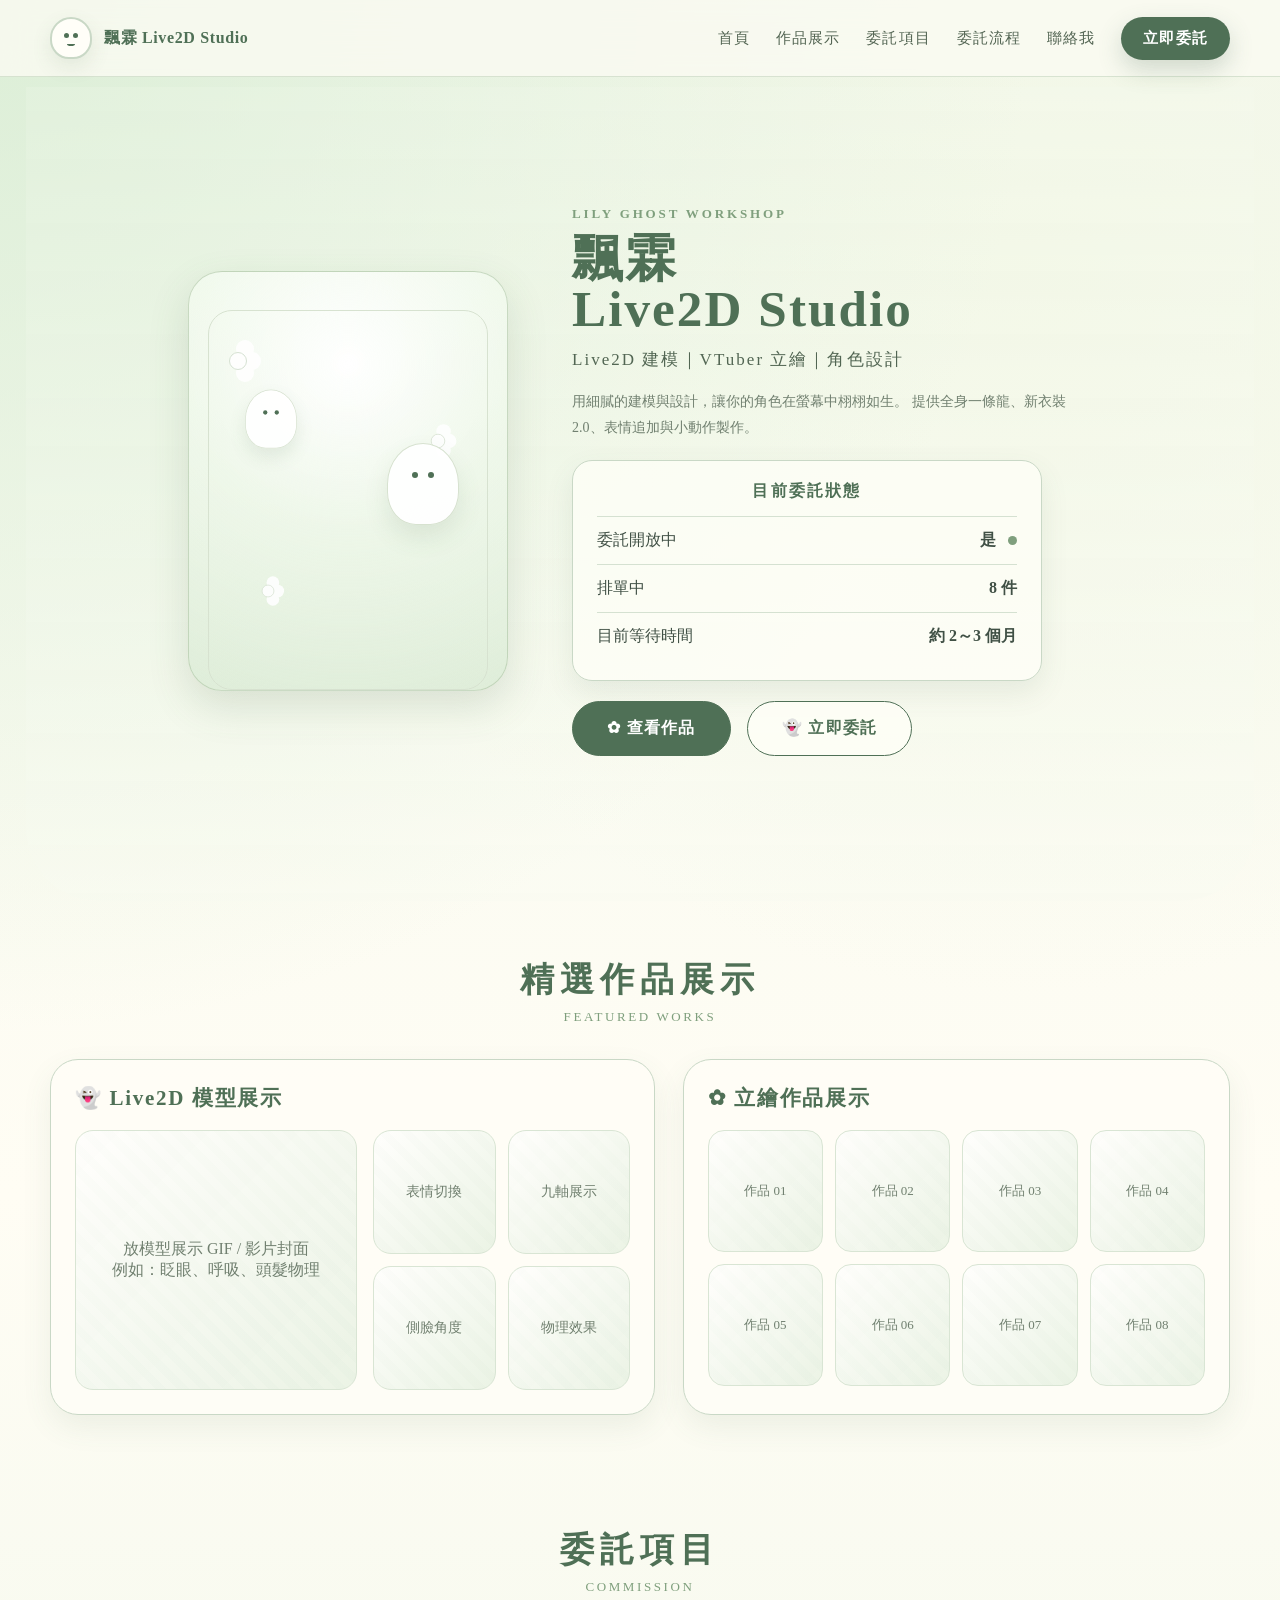
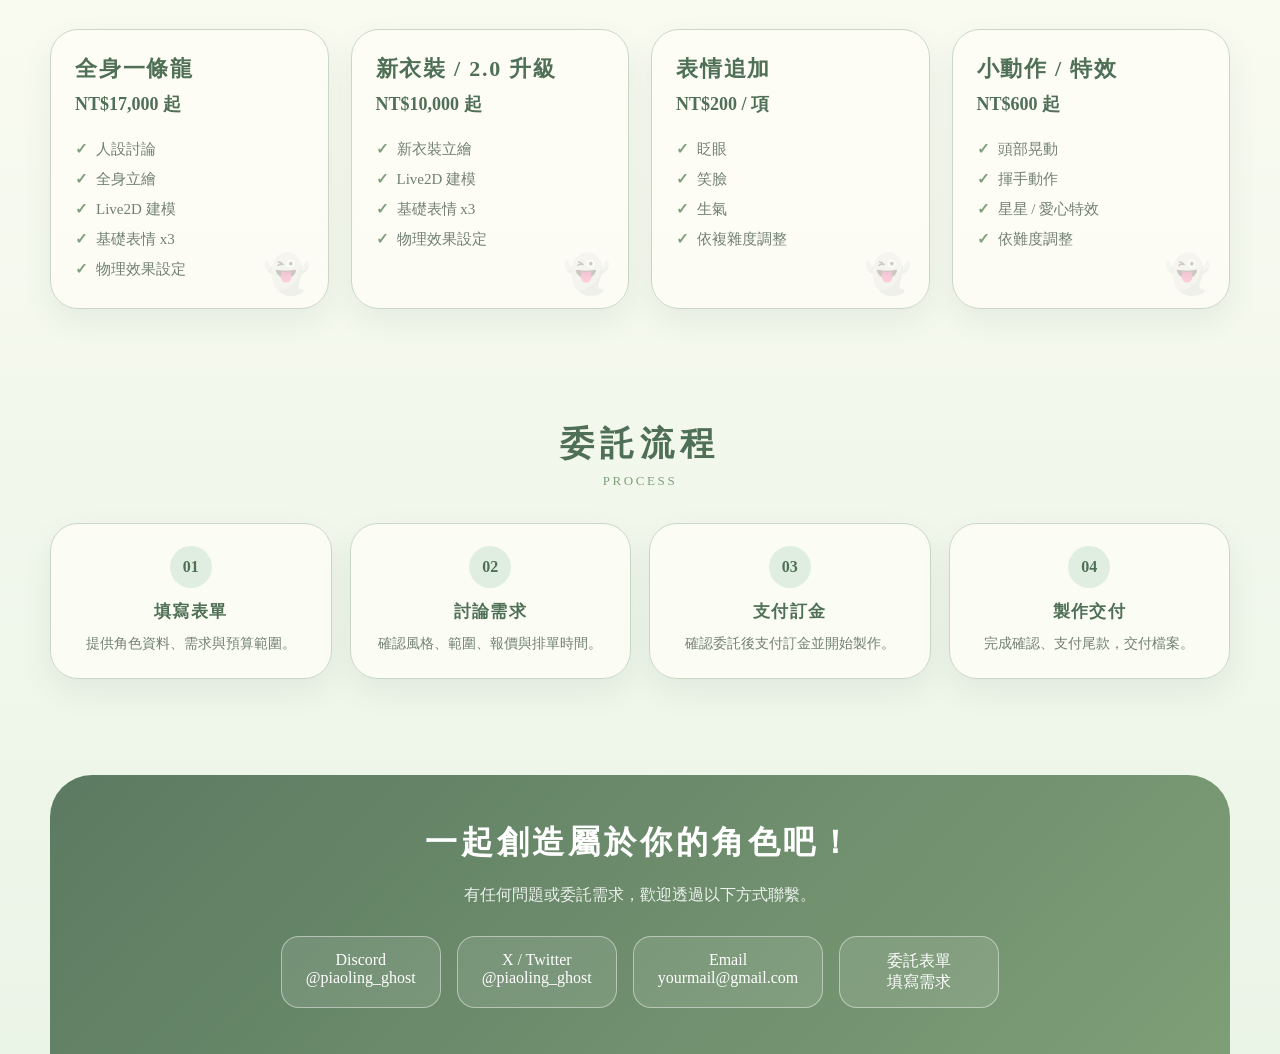
==== index.html @ 7bf519f6 "Rename 飄霖_Live2D_修改版.html to index.html" ====
<!DOCTYPE html>
<html lang="zh-Hant">
<head>
  <meta charset="UTF-8" />
  <meta name="viewport" content="width=device-width, initial-scale=1.0" />
  <title>飄霖 Live2D Studio｜委託首頁</title>

  <style>
    :root {
      --green-dark: #4f7056;
      --green: #7f9f7d;
      --green-soft: #dfeee0;
      --cream: #fbfaf2;
      --white: #fffef8;
      --line: #c9d8c6;
      --text: #405045;
      --muted: #718070;
      --shadow: 0 16px 40px rgba(75, 105, 74, 0.16);
      --radius: 28px;
    }

    * {
      box-sizing: border-box;
    }

    html {
      scroll-behavior: smooth;
      scroll-padding-top: 40px;
    }

    body {
      margin: 0;
      font-family: "Noto Serif TC", "Noto Sans TC", "Microsoft JhengHei", serif;
      color: var(--text);
      background:
        radial-gradient(circle at top left, rgba(214, 236, 209, 0.8), transparent 35%),
        radial-gradient(circle at 80% 10%, rgba(242, 247, 229, 0.9), transparent 28%),
        linear-gradient(180deg, #f4f8ee 0%, #fffdf4 45%, #eaf4e7 100%);
      overflow-x: hidden;
    }

    a {
      color: inherit;
      text-decoration: none;
    }

    img {
      max-width: 100%;
      display: block;
    }

    .page {
      width: min(1180px, calc(100% - 32px));
      margin: 0 auto;
    }

    /* Header */
    header {
      position: sticky;
      top: 0;
      z-index: 50;
      backdrop-filter: blur(16px);
      background: rgba(251, 250, 242, 0.82);
      border-bottom: 1px solid rgba(176, 198, 170, 0.45);
    }

    .nav {
      min-height: 76px;
      display: flex;
      align-items: center;
      justify-content: space-between;
      gap: 24px;
      position: relative;
    }

    .brand {
      display: flex;
      align-items: center;
      gap: 12px;
      font-weight: 800;
      letter-spacing: 0.04em;
      color: var(--green-dark);
      white-space: nowrap;
      z-index: 60;
    }

    .ghost-logo {
      width: 42px;
      height: 42px;
      border-radius: 50% 50% 45% 45%;
      background: var(--white);
      border: 2px solid var(--line);
      position: relative;
      box-shadow: 0 8px 20px rgba(79, 112, 86, 0.12);
      flex: 0 0 auto;
    }

    .ghost-logo::before,
    .ghost-logo::after {
      content: "";
      position: absolute;
      top: 14px;
      width: 5px;
      height: 5px;
      background: var(--green-dark);
      border-radius: 50%;
    }

    .ghost-logo::before {
      left: 12px;
    }

    .ghost-logo::after {
      right: 12px;
    }

    .ghost-logo span {
      position: absolute;
      left: 50%;
      top: 23px;
      width: 8px;
      height: 4px;
      border-bottom: 2px solid var(--green-dark);
      border-radius: 50%;
      transform: translateX(-50%);
    }

    .desktop-nav {
      display: flex;
      align-items: center;
      gap: clamp(16px, 2vw, 28px);
      font-size: 15px;
      color: #536553;
      letter-spacing: 0.08em;
    }

    .nav-btn {
      background: var(--green-dark);
      color: white;
      padding: 12px 22px;
      border-radius: 999px;
      box-shadow: 0 10px 24px rgba(79, 112, 86, 0.24);
      font-weight: 700;
    }

    .menu-toggle {
      display: none;
    }

    .menu-button {
      display: none;
      width: 46px;
      height: 42px;
      border: 1px solid var(--line);
      border-radius: 999px;
      background: rgba(255, 254, 248, 0.9);
      align-items: center;
      justify-content: center;
      cursor: pointer;
      z-index: 60;
    }

    .menu-button span,
    .menu-button span::before,
    .menu-button span::after {
      content: "";
      display: block;
      width: 20px;
      height: 2px;
      background: var(--green-dark);
      border-radius: 999px;
      transition: 0.2s;
      position: relative;
    }

    .menu-button span::before {
      position: absolute;
      top: -7px;
    }

    .menu-button span::after {
      position: absolute;
      top: 7px;
    }

    .mobile-nav {
      display: none;
    }

    /* Hero */
    .hero {
      min-height: calc(100vh - 76px);
      position: relative;
      display: grid;
      grid-template-columns: 320px 520px;
      justify-content: center;
      align-items: center;
      gap: 64px;
      padding: 42px 0 58px;
    }

    .hero::before {
      content: "";
      position: absolute;
      inset: 10px -24px 0;
      height: auto;
      border-radius: 0 0 72px 72px;
      background:
        linear-gradient(rgba(244, 250, 238, 0.62), rgba(247, 251, 239, 0.82)),
        url("https://images.unsplash.com/photo-1448375240586-882707db888b?auto=format&fit=crop&w=1600&q=80");
      background-size: cover;
      background-position: center;
      opacity: 0.28;
      z-index: -2;
      filter: saturate(0.8);
    }

    .hero-art {
      position: relative;
      width: 320px;
      height: 420px;
      min-height: 420px;
      max-width: 320px;
      margin: 0 auto;
      border-radius: 34px;
      background:
        radial-gradient(circle at 50% 22%, rgba(255,255,255,0.98), rgba(238,247,233,0.7) 46%, rgba(215,233,211,0.45)),
        linear-gradient(180deg, #f9fff7, #e4f0dd);
      border: 1px solid rgba(174, 197, 166, 0.6);
      box-shadow: var(--shadow);
      overflow: hidden;
    }

    .character-placeholder {
      position: absolute;
      left: 50%;
      bottom: 0;
      transform: translateX(-50%);
      width: 280px;
      height: 380px;
      border-radius: 24px;
      background:
        radial-gradient(circle at 50% 20%, #fff 0 8%, transparent 9%),
        linear-gradient(180deg, #fffef8 0%, #eef5e9 35%, #93ad88 100%);
      border: 1px solid #d7e2d0;
      display: flex;
      align-items: center;
      justify-content: center;
      text-align: center;
      padding: 0;
      color: var(--muted);
      font-size: 13px;
      line-height: 1.6;
      overflow: hidden;
    }

    .character-placeholder b {
      color: var(--green-dark);
      font-size: 20px;
      display: block;
      margin-bottom: 8px;
    }

    .flower {
      position: absolute;
      width: 18px;
      height: 18px;
      background: white;
      border: 1px solid #d3dfcf;
      border-radius: 50%;
      box-shadow:
        14px 0 0 white,
        7px -12px 0 white,
        7px 12px 0 white;
      opacity: 0.9;
    }

    .f1 { left: 40px; top: 80px; }
    .f2 { right: 60px; top: 160px; transform: scale(0.8); }
    .f3 { left: 70px; bottom: 90px; transform: scale(0.7); }

    .floating-ghost {
      position: absolute;
      width: 72px;
      height: 82px;
      border-radius: 50% 50% 40% 40%;
      background: rgba(255,255,255,0.95);
      border: 1px solid #d7e2d0;
      box-shadow: 0 12px 24px rgba(80, 112, 86, 0.12);
      animation: float 4s ease-in-out infinite;
    }

    .floating-ghost::before,
    .floating-ghost::after {
      content: "";
      position: absolute;
      top: 28px;
      width: 6px;
      height: 6px;
      background: var(--green-dark);
      border-radius: 50%;
    }

    .floating-ghost::before { left: 24px; }
    .floating-ghost::after { right: 24px; }

    .g1 { right: 48px; bottom: 165px; }
    .g2 { left: 46px; bottom: 230px; transform: scale(0.72); animation-delay: 1s; }

    @keyframes float {
      0%, 100% { translate: 0 0; }
      50% { translate: 0 -14px; }
    }

    .hero-copy {
      width: 520px;
      max-width: 520px;
      padding: 0;
      text-align: left;
    }

    .eyebrow {
      color: var(--green);
      letter-spacing: 0.22em;
      font-size: 13px;
      font-weight: 800;
      text-transform: uppercase;
      margin-bottom: 12px;
    }

    h1 {
      margin: 0;
      color: var(--green-dark);
      font-size: clamp(38px, 4vw, 58px);
      line-height: 0.98;
      letter-spacing: 0.04em;
    }

    .subtitle {
      margin: 14px 0 0;
      font-size: 17px;
      color: #526653;
      letter-spacing: 0.12em;
    }

    .desc {
      margin: 18px 0;
      font-size: 14px;
      line-height: 1.8;
      color: var(--muted);
      max-width: 520px;
    }

    .status-card {
      width: 100%;
      max-width: 470px;
      background: rgba(255,255,248,0.72);
      border: 1px solid var(--line);
      border-radius: 20px;
      padding: 20px 24px;
      box-shadow: 0 12px 28px rgba(79, 112, 86, 0.1);
      margin: 20px 0 0;
    }

    .status-title {
      text-align: center;
      color: var(--green-dark);
      font-weight: 800;
      letter-spacing: 0.14em;
      margin-bottom: 14px;
    }

    .status-row {
      display: flex;
      justify-content: space-between;
      gap: 16px;
      padding: 13px 0;
      border-top: 1px solid rgba(201, 216, 198, 0.75);
      font-size: clamp(14px, 1.6vw, 16px);
    }

    .dot {
      display: inline-block;
      width: 9px;
      height: 9px;
      margin-left: 8px;
      border-radius: 50%;
      background: var(--green);
    }

    .hero-actions {
      display: flex;
      flex-wrap: wrap;
      justify-content: flex-start;
      gap: 16px;
      margin-top: 20px;
    }

    .btn {
      border: 1px solid var(--green-dark);
      padding: 16px 34px;
      border-radius: 999px;
      font-weight: 800;
      letter-spacing: 0.08em;
      display: inline-flex;
      align-items: center;
      justify-content: center;
      gap: 10px;
      transition: transform 0.2s, box-shadow 0.2s;
      min-height: 54px;
    }

    .btn:hover {
      transform: translateY(-3px);
      box-shadow: 0 12px 24px rgba(79, 112, 86, 0.16);
    }

    .btn.primary {
      background: var(--green-dark);
      color: white;
    }

    .btn.secondary {
      background: rgba(255,255,248,0.78);
      color: var(--green-dark);
    }

    section {
      padding: clamp(44px, 6vw, 56px) 0;
      scroll-margin-top: 40px;
    }

    .section-title {
      text-align: center;
      margin-bottom: 34px;
    }

    .section-title h2 {
      margin: 0;
      font-size: clamp(26px, 4vw, 34px);
      color: var(--green-dark);
      letter-spacing: 0.18em;
    }

    .section-title p {
      margin: 6px 0 0;
      color: var(--green);
      letter-spacing: 0.2em;
      font-size: 13px;
      text-transform: uppercase;
    }

    .works-grid {
      display: grid;
      grid-template-columns: 1.05fr 0.95fr;
      gap: 28px;
    }

    .panel {
      background: rgba(255, 254, 248, 0.76);
      border: 1px solid var(--line);
      border-radius: var(--radius);
      box-shadow: 0 12px 30px rgba(79, 112, 86, 0.09);
      padding: clamp(18px, 3vw, 24px);
    }

    .panel h3 {
      margin: 0 0 18px;
      color: var(--green-dark);
      letter-spacing: 0.08em;
      font-size: clamp(18px, 2.2vw, 21px);
    }

    .live2d-preview {
      display: grid;
      grid-template-columns: 1.1fr 1fr;
      gap: 16px;
    }

    .preview-main,
    .preview-small,
    .illust-item {
      background:
        linear-gradient(135deg, rgba(255,255,255,0.7), rgba(226,239,221,0.68)),
        repeating-linear-gradient(45deg, transparent 0 8px, rgba(127,159,125,0.06) 8px 16px);
      border: 1px solid #d9e5d4;
      border-radius: 18px;
      min-height: 260px;
      display: grid;
      place-items: center;
      color: var(--muted);
      text-align: center;
      padding: 16px;
    }

    .preview-small {
      min-height: 122px;
      font-size: 14px;
    }

    .small-grid {
      display: grid;
      grid-template-columns: 1fr 1fr;
      gap: 12px;
    }

    .illust-grid {
      display: grid;
      grid-template-columns: repeat(4, 1fr);
      gap: 12px;
    }

    .illust-item {
      min-height: 122px;
      border-radius: 16px;
      font-size: 13px;
    }

    .services-grid {
      display: grid;
      grid-template-columns: repeat(4, minmax(0, 1fr));
      gap: 22px;
    }

    .service {
      min-height: 270px;
      position: relative;
      overflow: hidden;
    }

    .service::after {
      content: "👻";
      position: absolute;
      right: 18px;
      bottom: 12px;
      font-size: 38px;
      opacity: 0.24;
    }

    .service h3 {
      font-size: clamp(19px, 2vw, 22px);
      margin-bottom: 8px;
    }

    .price {
      color: var(--green-dark);
      font-size: 18px;
      font-weight: 900;
      margin-bottom: 18px;
    }

    .service ul {
      list-style: none;
      padding: 0;
      margin: 0;
      color: var(--muted);
      line-height: 2;
      font-size: 15px;
    }

    .service li::before {
      content: "✓";
      color: var(--green);
      font-weight: 900;
      margin-right: 8px;
    }

    .process-grid {
      display: grid;
      grid-template-columns: repeat(4, 1fr);
      gap: 18px;
    }

    .step {
      text-align: center;
      padding: 22px 18px;
    }

    .step-number {
      width: 42px;
      height: 42px;
      margin: 0 auto 12px;
      border-radius: 50%;
      display: grid;
      place-items: center;
      background: var(--green-soft);
      color: var(--green-dark);
      font-weight: 900;
    }

    .step h3 {
      margin: 0 0 8px;
      font-size: 17px;
    }

    .step p {
      margin: 0;
      color: var(--muted);
      font-size: 14px;
      line-height: 1.8;
    }

    .contact {
      background: linear-gradient(135deg, rgba(79,112,86,0.92), rgba(114,149,107,0.9));
      color: white;
      border-radius: 42px 42px 0 0;
      padding: clamp(34px, 5vw, 46px);
      text-align: center;
      margin-top: 40px;
      position: relative;
      overflow: hidden;
    }

    .contact h2 {
      margin: 0 0 10px;
      font-size: clamp(25px, 4vw, 32px);
      letter-spacing: 0.12em;
    }

    .contact p {
      opacity: 0.88;
      margin-bottom: 26px;
      line-height: 1.8;
    }

    .contact-links {
      display: flex;
      justify-content: center;
      gap: 16px;
      flex-wrap: wrap;
    }

    .contact-links a {
      border: 1px solid rgba(255,255,255,0.45);
      background: rgba(255,255,255,0.1);
      padding: 14px 24px;
      border-radius: 18px;
      min-width: 160px;
    }

    /* 平板 */
    @media (max-width: 1024px) {
      .desktop-nav {
        gap: 16px;
        font-size: 14px;
      }

      .nav-btn {
        padding: 10px 18px;
      }

      .hero {
        grid-template-columns: 1fr;
        text-align: center;
        min-height: calc(100vh - 76px);
        padding: 32px 0 42px;
        gap: 24px;
      }

      .hero-art {
        width: 240px;
        height: 320px;
        min-height: 320px;
        max-width: 240px;
        border-radius: 30px;
      }

      .character-placeholder {
        width: 210px;
        height: 290px;
        padding: 0;
      }

      .floating-ghost {
        width: 54px;
        height: 62px;
      }

      .floating-ghost::before,
      .floating-ghost::after {
        top: 22px;
      }

      .floating-ghost::before { left: 18px; }
      .floating-ghost::after { right: 18px; }

      .g1 { right: 24px; bottom: 120px; }
      .g2 { left: 24px; bottom: 185px; }

      .hero-copy {
        width: 100%;
        max-width: 100%;
        padding-top: 0;
        text-align: center;
      }

      h1 {
        font-size: clamp(42px, 13vw, 60px);
      }

      .subtitle {
        letter-spacing: 0.06em;
      }

      .status-row {
        align-items: center;
      }

      .hero-actions {
        flex-direction: column;
      }

      .btn {
        width: 100%;
      }

      .live2d-preview {
        grid-template-columns: 1fr;
      }

      .small-grid,
      .illust-grid {
        grid-template-columns: repeat(2, 1fr);
      }

      .preview-main {
        min-height: 220px;
      }

      .preview-small,
      .illust-item {
        min-height: 112px;
      }

      .services-grid,
      .process-grid {
        grid-template-columns: 1fr;
      }

      .contact-links {
        display: grid;
        grid-template-columns: 1fr;
      }

      .contact-links a {
        width: 100%;
      }
    }

    /* 小手機 */
    @media (max-width: 420px) {
      .page {
        width: min(100% - 18px, 1180px);
      }

      .brand span:last-child {
        max-width: 210px;
        overflow: hidden;
        text-overflow: ellipsis;
      }

      .hero-art {
        width: 220px;
        height: 300px;
        min-height: 300px;
        max-width: 220px;
      }

      .character-placeholder {
        width: 190px;
        height: 270px;
      }

      .status-card {
        border-radius: 20px;
      }

      .status-row {
        font-size: 13px;
      }

      .panel {
        border-radius: 22px;
      }

      .small-grid,
      .illust-grid {
        grid-template-columns: 1fr;
      }

      .contact {
        border-radius: 30px 30px 0 0;
      }
    }
  
    .avatar-image{
      padding:0 !important;
      overflow:hidden;
      background: transparent;
    }

    .avatar-image img{
      width:100%;
      height:100%;
      object-fit:cover;
      object-position:center top;
      transform:scale(1.2);
      display:block;
    }

</style>
</head>

<body>
  <header>
    <div class="page nav">
      <a class="brand" href="#home">
        <span class="ghost-logo"><span></span></span>
        <span>飄霖 Live2D Studio</span>
      </a>

      <nav class="desktop-nav">
        <a href="#home">首頁</a>
        <a href="#works">作品展示</a>
        <a href="#services">委託項目</a>
        <a href="#process">委託流程</a>
        <a href="#contact">聯絡我</a>
        <a class="nav-btn" href="#contact">立即委託</a>
      </nav>

      <input class="menu-toggle" id="menu-toggle" type="checkbox" />
      <label class="menu-button" for="menu-toggle" aria-label="開啟選單">
        <span></span>
      </label>

      <nav class="mobile-nav">
        <a href="#home">首頁</a>
        <a href="#works">作品展示</a>
        <a href="#services">委託項目</a>
        <a href="#process">委託流程</a>
        <a href="#contact">聯絡我</a>
      </nav>
    </div>
  </header>

  <main id="home" class="page">
    <section class="hero">
      <div class="hero-art">
        <span class="flower f1"></span>
        <span class="flower f2"></span>
        <span class="flower f3"></span>
        <span class="floating-ghost g1"></span>
        <span class="floating-ghost g2"></span>

        <div class="character-placeholder avatar-image">
          <img src="hero-character.png" alt="飄霖角色頭像">
        </div>
      </div>

      <div class="hero-copy">
        <div class="eyebrow">LILY GHOST WORKSHOP</div>
        <h1>飄霖<br />Live2D Studio</h1>
        <p class="subtitle">Live2D 建模｜VTuber 立繪｜角色設計</p>
        <p class="desc">
          用細膩的建模與設計，讓你的角色在螢幕中栩栩如生。
          提供全身一條龍、新衣裝 2.0、表情追加與小動作製作。
        </p>

        <div class="status-card">
          <div class="status-title">目前委託狀態</div>
          <div class="status-row">
            <span>委託開放中</span>
            <strong>是 <span class="dot"></span></strong>
          </div>
          <div class="status-row">
            <span>排單中</span>
            <strong>8 件</strong>
          </div>
          <div class="status-row">
            <span>目前等待時間</span>
            <strong>約 2～3 個月</strong>
          </div>
        </div>

        <div class="hero-actions">
          <a class="btn primary" href="#works">✿ 查看作品</a>
          <a class="btn secondary" href="#contact">👻 立即委託</a>
        </div>
      </div>
    </section>

    <section id="works">
      <div class="section-title">
        <h2>精選作品展示</h2>
        <p>Featured Works</p>
      </div>

      <div class="works-grid">
        <div class="panel">
          <h3>👻 Live2D 模型展示</h3>
          <div class="live2d-preview">
            <div class="preview-main">
              放模型展示 GIF / 影片封面<br />
              例如：眨眼、呼吸、頭髮物理
            </div>
            <div class="small-grid">
              <div class="preview-small">表情切換</div>
              <div class="preview-small">九軸展示</div>
              <div class="preview-small">側臉角度</div>
              <div class="preview-small">物理效果</div>
            </div>
          </div>
        </div>

        <div class="panel">
          <h3>✿ 立繪作品展示</h3>
          <div class="illust-grid">
            <div class="illust-item">作品 01</div>
            <div class="illust-item">作品 02</div>
            <div class="illust-item">作品 03</div>
            <div class="illust-item">作品 04</div>
            <div class="illust-item">作品 05</div>
            <div class="illust-item">作品 06</div>
            <div class="illust-item">作品 07</div>
            <div class="illust-item">作品 08</div>
          </div>
        </div>
      </div>
    </section>

    <section id="services">
      <div class="section-title">
        <h2>委託項目</h2>
        <p>Commission</p>
      </div>

      <div class="services-grid">
        <article class="panel service">
          <h3>全身一條龍</h3>
          <div class="price">NT$17,000 起</div>
          <ul>
            <li>人設討論</li>
            <li>全身立繪</li>
            <li>Live2D 建模</li>
            <li>基礎表情 x3</li>
            <li>物理效果設定</li>
          </ul>
        </article>

        <article class="panel service">
          <h3>新衣裝 / 2.0 升級</h3>
          <div class="price">NT$10,000 起</div>
          <ul>
            <li>新衣裝立繪</li>
            <li>Live2D 建模</li>
            <li>基礎表情 x3</li>
            <li>物理效果設定</li>
          </ul>
        </article>

        <article class="panel service">
          <h3>表情追加</h3>
          <div class="price">NT$200 / 項</div>
          <ul>
            <li>眨眼</li>
            <li>笑臉</li>
            <li>生氣</li>
            <li>依複雜度調整</li>
          </ul>
        </article>

        <article class="panel service">
          <h3>小動作 / 特效</h3>
          <div class="price">NT$600 起</div>
          <ul>
            <li>頭部晃動</li>
            <li>揮手動作</li>
            <li>星星 / 愛心特效</li>
            <li>依難度調整</li>
          </ul>
        </article>
      </div>
    </section>

    <section id="process">
      <div class="section-title">
        <h2>委託流程</h2>
        <p>Process</p>
      </div>

      <div class="process-grid">
        <article class="panel step">
          <div class="step-number">01</div>
          <h3>填寫表單</h3>
          <p>提供角色資料、需求與預算範圍。</p>
        </article>

        <article class="panel step">
          <div class="step-number">02</div>
          <h3>討論需求</h3>
          <p>確認風格、範圍、報價與排單時間。</p>
        </article>

        <article class="panel step">
          <div class="step-number">03</div>
          <h3>支付訂金</h3>
          <p>確認委託後支付訂金並開始製作。</p>
        </article>

        <article class="panel step">
          <div class="step-number">04</div>
          <h3>製作交付</h3>
          <p>完成確認、支付尾款，交付檔案。</p>
        </article>
      </div>
    </section>

    <section id="contact" class="contact">
      <h2>一起創造屬於你的角色吧！</h2>
      <p>有任何問題或委託需求，歡迎透過以下方式聯繫。</p>
      <div class="contact-links">
        <a href="#">Discord<br />@piaoling_ghost</a>
        <a href="#">X / Twitter<br />@piaoling_ghost</a>
        <a href="#">Email<br />yourmail@gmail.com</a>
        <a href="#">委託表單<br />填寫需求</a>
      </div>
    </section>
  </main>
</body>
</html>
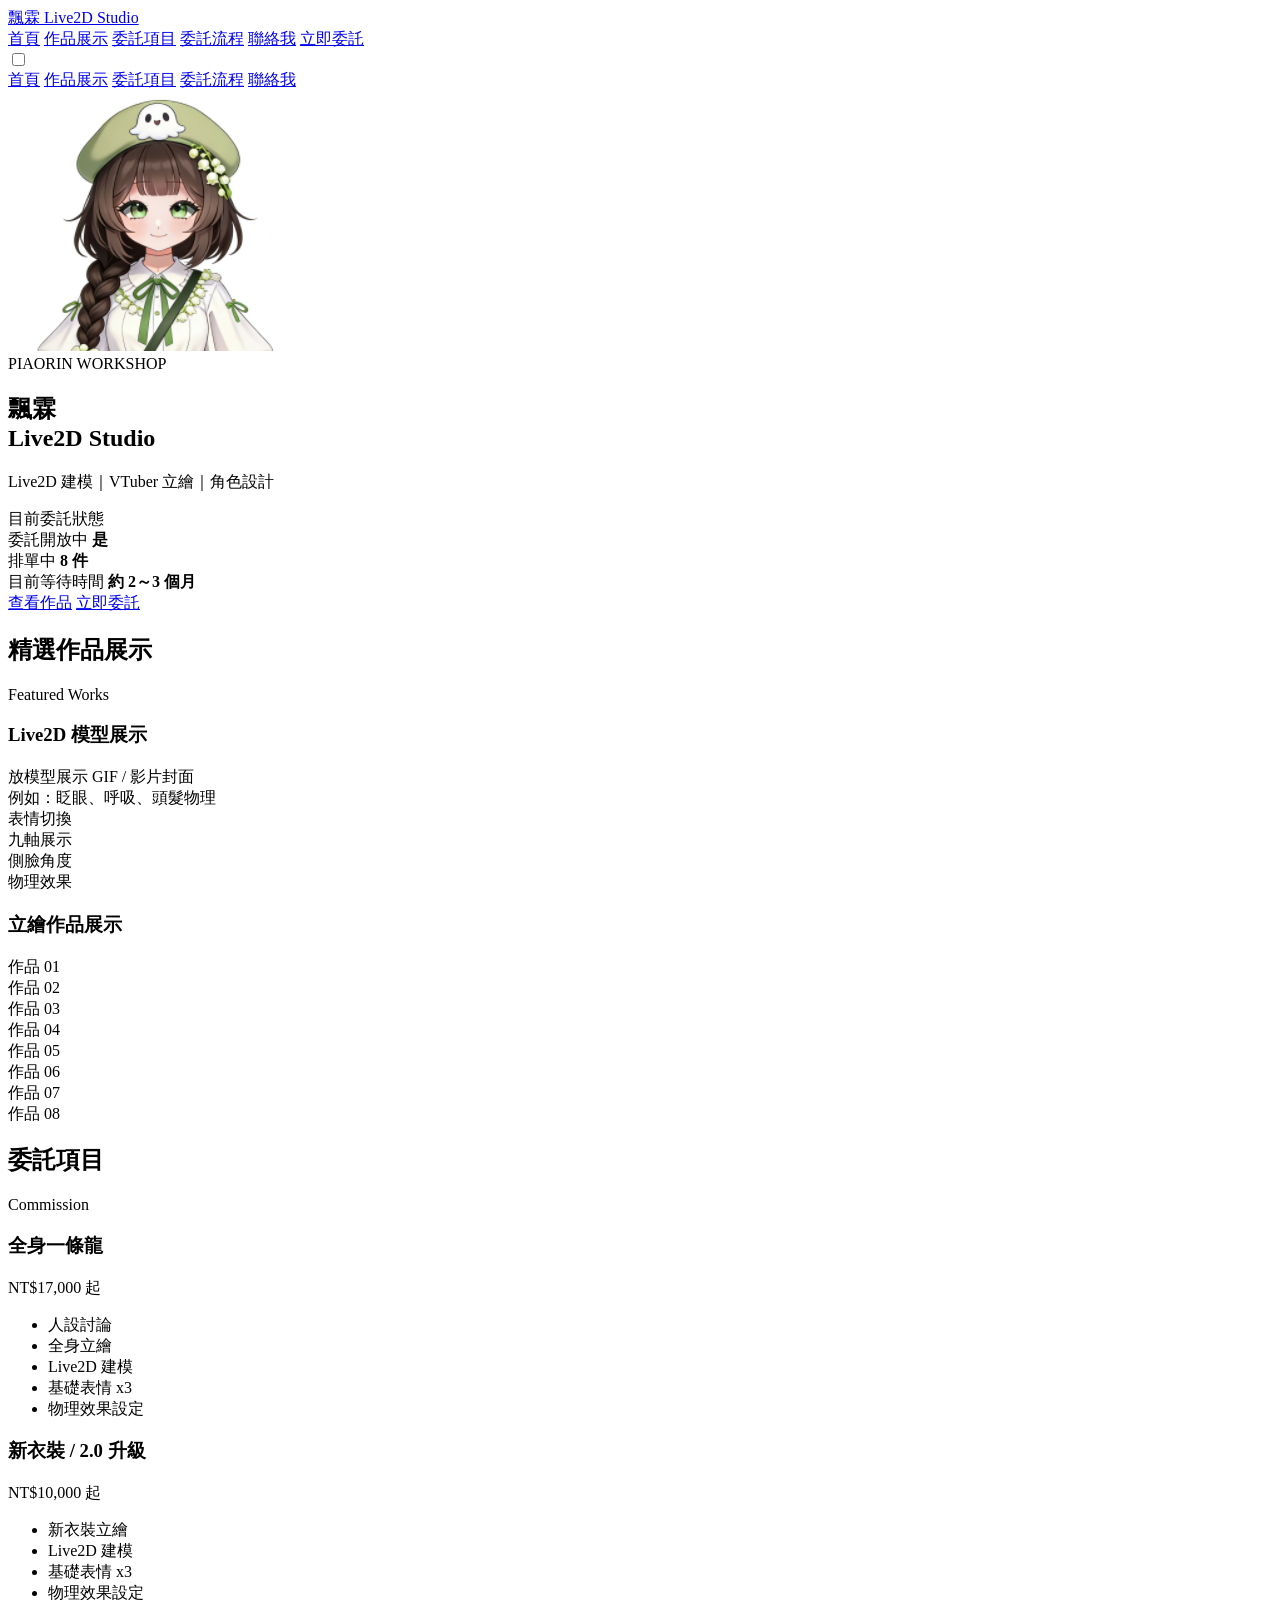
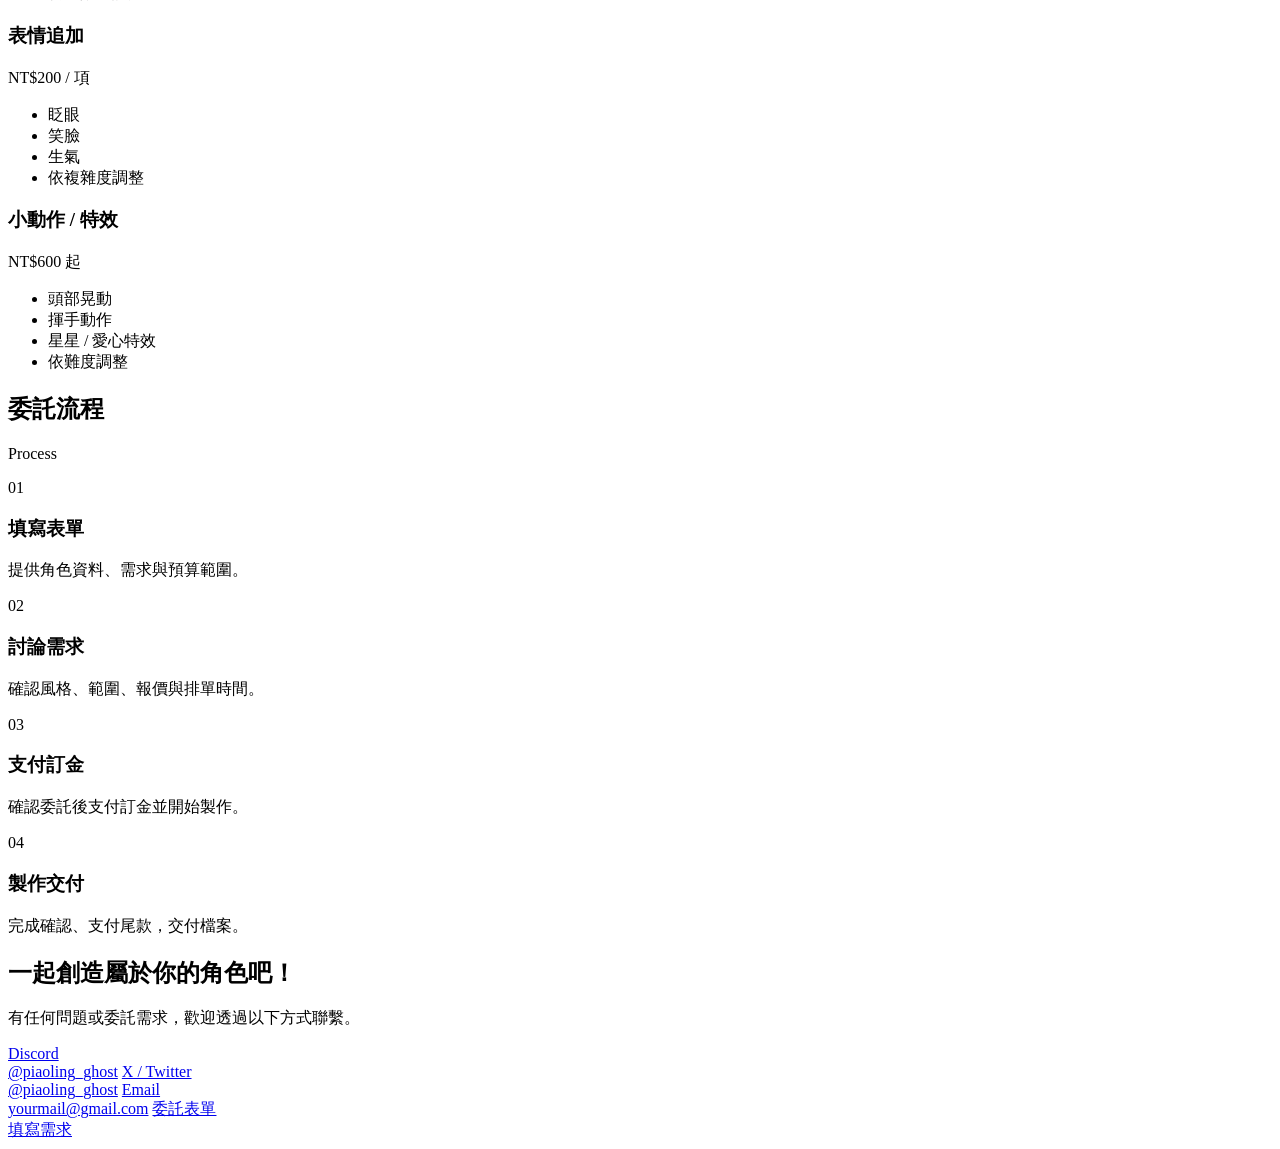
==== commit f98b7343: "Add files via upload" ====
--- a/index.html
+++ b/index.html
@@ -4,811 +4,8 @@
   <meta charset="UTF-8" />
   <meta name="viewport" content="width=device-width, initial-scale=1.0" />
   <title>飄霖 Live2D Studio｜委託首頁</title>
-
-  <style>
-    :root {
-      --green-dark: #4f7056;
-      --green: #7f9f7d;
-      --green-soft: #dfeee0;
-      --cream: #fbfaf2;
-      --white: #fffef8;
-      --line: #c9d8c6;
-      --text: #405045;
-      --muted: #718070;
-      --shadow: 0 16px 40px rgba(75, 105, 74, 0.16);
-      --radius: 28px;
-    }
-
-    * {
-      box-sizing: border-box;
-    }
-
-    html {
-      scroll-behavior: smooth;
-      scroll-padding-top: 40px;
-    }
-
-    body {
-      margin: 0;
-      font-family: "Noto Serif TC", "Noto Sans TC", "Microsoft JhengHei", serif;
-      color: var(--text);
-      background:
-        radial-gradient(circle at top left, rgba(214, 236, 209, 0.8), transparent 35%),
-        radial-gradient(circle at 80% 10%, rgba(242, 247, 229, 0.9), transparent 28%),
-        linear-gradient(180deg, #f4f8ee 0%, #fffdf4 45%, #eaf4e7 100%);
-      overflow-x: hidden;
-    }
-
-    a {
-      color: inherit;
-      text-decoration: none;
-    }
-
-    img {
-      max-width: 100%;
-      display: block;
-    }
-
-    .page {
-      width: min(1180px, calc(100% - 32px));
-      margin: 0 auto;
-    }
-
-    /* Header */
-    header {
-      position: sticky;
-      top: 0;
-      z-index: 50;
-      backdrop-filter: blur(16px);
-      background: rgba(251, 250, 242, 0.82);
-      border-bottom: 1px solid rgba(176, 198, 170, 0.45);
-    }
-
-    .nav {
-      min-height: 76px;
-      display: flex;
-      align-items: center;
-      justify-content: space-between;
-      gap: 24px;
-      position: relative;
-    }
-
-    .brand {
-      display: flex;
-      align-items: center;
-      gap: 12px;
-      font-weight: 800;
-      letter-spacing: 0.04em;
-      color: var(--green-dark);
-      white-space: nowrap;
-      z-index: 60;
-    }
-
-    .ghost-logo {
-      width: 42px;
-      height: 42px;
-      border-radius: 50% 50% 45% 45%;
-      background: var(--white);
-      border: 2px solid var(--line);
-      position: relative;
-      box-shadow: 0 8px 20px rgba(79, 112, 86, 0.12);
-      flex: 0 0 auto;
-    }
-
-    .ghost-logo::before,
-    .ghost-logo::after {
-      content: "";
-      position: absolute;
-      top: 14px;
-      width: 5px;
-      height: 5px;
-      background: var(--green-dark);
-      border-radius: 50%;
-    }
-
-    .ghost-logo::before {
-      left: 12px;
-    }
-
-    .ghost-logo::after {
-      right: 12px;
-    }
-
-    .ghost-logo span {
-      position: absolute;
-      left: 50%;
-      top: 23px;
-      width: 8px;
-      height: 4px;
-      border-bottom: 2px solid var(--green-dark);
-      border-radius: 50%;
-      transform: translateX(-50%);
-    }
-
-    .desktop-nav {
-      display: flex;
-      align-items: center;
-      gap: clamp(16px, 2vw, 28px);
-      font-size: 15px;
-      color: #536553;
-      letter-spacing: 0.08em;
-    }
-
-    .nav-btn {
-      background: var(--green-dark);
-      color: white;
-      padding: 12px 22px;
-      border-radius: 999px;
-      box-shadow: 0 10px 24px rgba(79, 112, 86, 0.24);
-      font-weight: 700;
-    }
-
-    .menu-toggle {
-      display: none;
-    }
-
-    .menu-button {
-      display: none;
-      width: 46px;
-      height: 42px;
-      border: 1px solid var(--line);
-      border-radius: 999px;
-      background: rgba(255, 254, 248, 0.9);
-      align-items: center;
-      justify-content: center;
-      cursor: pointer;
-      z-index: 60;
-    }
-
-    .menu-button span,
-    .menu-button span::before,
-    .menu-button span::after {
-      content: "";
-      display: block;
-      width: 20px;
-      height: 2px;
-      background: var(--green-dark);
-      border-radius: 999px;
-      transition: 0.2s;
-      position: relative;
-    }
-
-    .menu-button span::before {
-      position: absolute;
-      top: -7px;
-    }
-
-    .menu-button span::after {
-      position: absolute;
-      top: 7px;
-    }
-
-    .mobile-nav {
-      display: none;
-    }
-
-    /* Hero */
-    .hero {
-      min-height: calc(100vh - 76px);
-      position: relative;
-      display: grid;
-      grid-template-columns: 320px 520px;
-      justify-content: center;
-      align-items: center;
-      gap: 64px;
-      padding: 42px 0 58px;
-    }
-
-    .hero::before {
-      content: "";
-      position: absolute;
-      inset: 10px -24px 0;
-      height: auto;
-      border-radius: 0 0 72px 72px;
-      background:
-        linear-gradient(rgba(244, 250, 238, 0.62), rgba(247, 251, 239, 0.82)),
-        url("https://images.unsplash.com/photo-1448375240586-882707db888b?auto=format&fit=crop&w=1600&q=80");
-      background-size: cover;
-      background-position: center;
-      opacity: 0.28;
-      z-index: -2;
-      filter: saturate(0.8);
-    }
-
-    .hero-art {
-      position: relative;
-      width: 320px;
-      height: 420px;
-      min-height: 420px;
-      max-width: 320px;
-      margin: 0 auto;
-      border-radius: 34px;
-      background:
-        radial-gradient(circle at 50% 22%, rgba(255,255,255,0.98), rgba(238,247,233,0.7) 46%, rgba(215,233,211,0.45)),
-        linear-gradient(180deg, #f9fff7, #e4f0dd);
-      border: 1px solid rgba(174, 197, 166, 0.6);
-      box-shadow: var(--shadow);
-      overflow: hidden;
-    }
-
-    .character-placeholder {
-      position: absolute;
-      left: 50%;
-      bottom: 0;
-      transform: translateX(-50%);
-      width: 280px;
-      height: 380px;
-      border-radius: 24px;
-      background:
-        radial-gradient(circle at 50% 20%, #fff 0 8%, transparent 9%),
-        linear-gradient(180deg, #fffef8 0%, #eef5e9 35%, #93ad88 100%);
-      border: 1px solid #d7e2d0;
-      display: flex;
-      align-items: center;
-      justify-content: center;
-      text-align: center;
-      padding: 0;
-      color: var(--muted);
-      font-size: 13px;
-      line-height: 1.6;
-      overflow: hidden;
-    }
-
-    .character-placeholder b {
-      color: var(--green-dark);
-      font-size: 20px;
-      display: block;
-      margin-bottom: 8px;
-    }
-
-    .flower {
-      position: absolute;
-      width: 18px;
-      height: 18px;
-      background: white;
-      border: 1px solid #d3dfcf;
-      border-radius: 50%;
-      box-shadow:
-        14px 0 0 white,
-        7px -12px 0 white,
-        7px 12px 0 white;
-      opacity: 0.9;
-    }
-
-    .f1 { left: 40px; top: 80px; }
-    .f2 { right: 60px; top: 160px; transform: scale(0.8); }
-    .f3 { left: 70px; bottom: 90px; transform: scale(0.7); }
-
-    .floating-ghost {
-      position: absolute;
-      width: 72px;
-      height: 82px;
-      border-radius: 50% 50% 40% 40%;
-      background: rgba(255,255,255,0.95);
-      border: 1px solid #d7e2d0;
-      box-shadow: 0 12px 24px rgba(80, 112, 86, 0.12);
-      animation: float 4s ease-in-out infinite;
-    }
-
-    .floating-ghost::before,
-    .floating-ghost::after {
-      content: "";
-      position: absolute;
-      top: 28px;
-      width: 6px;
-      height: 6px;
-      background: var(--green-dark);
-      border-radius: 50%;
-    }
-
-    .floating-ghost::before { left: 24px; }
-    .floating-ghost::after { right: 24px; }
-
-    .g1 { right: 48px; bottom: 165px; }
-    .g2 { left: 46px; bottom: 230px; transform: scale(0.72); animation-delay: 1s; }
-
-    @keyframes float {
-      0%, 100% { translate: 0 0; }
-      50% { translate: 0 -14px; }
-    }
-
-    .hero-copy {
-      width: 520px;
-      max-width: 520px;
-      padding: 0;
-      text-align: left;
-    }
-
-    .eyebrow {
-      color: var(--green);
-      letter-spacing: 0.22em;
-      font-size: 13px;
-      font-weight: 800;
-      text-transform: uppercase;
-      margin-bottom: 12px;
-    }
-
-    h1 {
-      margin: 0;
-      color: var(--green-dark);
-      font-size: clamp(38px, 4vw, 58px);
-      line-height: 0.98;
-      letter-spacing: 0.04em;
-    }
-
-    .subtitle {
-      margin: 14px 0 0;
-      font-size: 17px;
-      color: #526653;
-      letter-spacing: 0.12em;
-    }
-
-    .desc {
-      margin: 18px 0;
-      font-size: 14px;
-      line-height: 1.8;
-      color: var(--muted);
-      max-width: 520px;
-    }
-
-    .status-card {
-      width: 100%;
-      max-width: 470px;
-      background: rgba(255,255,248,0.72);
-      border: 1px solid var(--line);
-      border-radius: 20px;
-      padding: 20px 24px;
-      box-shadow: 0 12px 28px rgba(79, 112, 86, 0.1);
-      margin: 20px 0 0;
-    }
-
-    .status-title {
-      text-align: center;
-      color: var(--green-dark);
-      font-weight: 800;
-      letter-spacing: 0.14em;
-      margin-bottom: 14px;
-    }
-
-    .status-row {
-      display: flex;
-      justify-content: space-between;
-      gap: 16px;
-      padding: 13px 0;
-      border-top: 1px solid rgba(201, 216, 198, 0.75);
-      font-size: clamp(14px, 1.6vw, 16px);
-    }
-
-    .dot {
-      display: inline-block;
-      width: 9px;
-      height: 9px;
-      margin-left: 8px;
-      border-radius: 50%;
-      background: var(--green);
-    }
-
-    .hero-actions {
-      display: flex;
-      flex-wrap: wrap;
-      justify-content: flex-start;
-      gap: 16px;
-      margin-top: 20px;
-    }
-
-    .btn {
-      border: 1px solid var(--green-dark);
-      padding: 16px 34px;
-      border-radius: 999px;
-      font-weight: 800;
-      letter-spacing: 0.08em;
-      display: inline-flex;
-      align-items: center;
-      justify-content: center;
-      gap: 10px;
-      transition: transform 0.2s, box-shadow 0.2s;
-      min-height: 54px;
-    }
-
-    .btn:hover {
-      transform: translateY(-3px);
-      box-shadow: 0 12px 24px rgba(79, 112, 86, 0.16);
-    }
-
-    .btn.primary {
-      background: var(--green-dark);
-      color: white;
-    }
-
-    .btn.secondary {
-      background: rgba(255,255,248,0.78);
-      color: var(--green-dark);
-    }
-
-    section {
-      padding: clamp(44px, 6vw, 56px) 0;
-      scroll-margin-top: 40px;
-    }
-
-    .section-title {
-      text-align: center;
-      margin-bottom: 34px;
-    }
-
-    .section-title h2 {
-      margin: 0;
-      font-size: clamp(26px, 4vw, 34px);
-      color: var(--green-dark);
-      letter-spacing: 0.18em;
-    }
-
-    .section-title p {
-      margin: 6px 0 0;
-      color: var(--green);
-      letter-spacing: 0.2em;
-      font-size: 13px;
-      text-transform: uppercase;
-    }
-
-    .works-grid {
-      display: grid;
-      grid-template-columns: 1.05fr 0.95fr;
-      gap: 28px;
-    }
-
-    .panel {
-      background: rgba(255, 254, 248, 0.76);
-      border: 1px solid var(--line);
-      border-radius: var(--radius);
-      box-shadow: 0 12px 30px rgba(79, 112, 86, 0.09);
-      padding: clamp(18px, 3vw, 24px);
-    }
-
-    .panel h3 {
-      margin: 0 0 18px;
-      color: var(--green-dark);
-      letter-spacing: 0.08em;
-      font-size: clamp(18px, 2.2vw, 21px);
-    }
-
-    .live2d-preview {
-      display: grid;
-      grid-template-columns: 1.1fr 1fr;
-      gap: 16px;
-    }
-
-    .preview-main,
-    .preview-small,
-    .illust-item {
-      background:
-        linear-gradient(135deg, rgba(255,255,255,0.7), rgba(226,239,221,0.68)),
-        repeating-linear-gradient(45deg, transparent 0 8px, rgba(127,159,125,0.06) 8px 16px);
-      border: 1px solid #d9e5d4;
-      border-radius: 18px;
-      min-height: 260px;
-      display: grid;
-      place-items: center;
-      color: var(--muted);
-      text-align: center;
-      padding: 16px;
-    }
-
-    .preview-small {
-      min-height: 122px;
-      font-size: 14px;
-    }
-
-    .small-grid {
-      display: grid;
-      grid-template-columns: 1fr 1fr;
-      gap: 12px;
-    }
-
-    .illust-grid {
-      display: grid;
-      grid-template-columns: repeat(4, 1fr);
-      gap: 12px;
-    }
-
-    .illust-item {
-      min-height: 122px;
-      border-radius: 16px;
-      font-size: 13px;
-    }
-
-    .services-grid {
-      display: grid;
-      grid-template-columns: repeat(4, minmax(0, 1fr));
-      gap: 22px;
-    }
-
-    .service {
-      min-height: 270px;
-      position: relative;
-      overflow: hidden;
-    }
-
-    .service::after {
-      content: "👻";
-      position: absolute;
-      right: 18px;
-      bottom: 12px;
-      font-size: 38px;
-      opacity: 0.24;
-    }
-
-    .service h3 {
-      font-size: clamp(19px, 2vw, 22px);
-      margin-bottom: 8px;
-    }
-
-    .price {
-      color: var(--green-dark);
-      font-size: 18px;
-      font-weight: 900;
-      margin-bottom: 18px;
-    }
-
-    .service ul {
-      list-style: none;
-      padding: 0;
-      margin: 0;
-      color: var(--muted);
-      line-height: 2;
-      font-size: 15px;
-    }
-
-    .service li::before {
-      content: "✓";
-      color: var(--green);
-      font-weight: 900;
-      margin-right: 8px;
-    }
-
-    .process-grid {
-      display: grid;
-      grid-template-columns: repeat(4, 1fr);
-      gap: 18px;
-    }
-
-    .step {
-      text-align: center;
-      padding: 22px 18px;
-    }
-
-    .step-number {
-      width: 42px;
-      height: 42px;
-      margin: 0 auto 12px;
-      border-radius: 50%;
-      display: grid;
-      place-items: center;
-      background: var(--green-soft);
-      color: var(--green-dark);
-      font-weight: 900;
-    }
-
-    .step h3 {
-      margin: 0 0 8px;
-      font-size: 17px;
-    }
-
-    .step p {
-      margin: 0;
-      color: var(--muted);
-      font-size: 14px;
-      line-height: 1.8;
-    }
-
-    .contact {
-      background: linear-gradient(135deg, rgba(79,112,86,0.92), rgba(114,149,107,0.9));
-      color: white;
-      border-radius: 42px 42px 0 0;
-      padding: clamp(34px, 5vw, 46px);
-      text-align: center;
-      margin-top: 40px;
-      position: relative;
-      overflow: hidden;
-    }
-
-    .contact h2 {
-      margin: 0 0 10px;
-      font-size: clamp(25px, 4vw, 32px);
-      letter-spacing: 0.12em;
-    }
-
-    .contact p {
-      opacity: 0.88;
-      margin-bottom: 26px;
-      line-height: 1.8;
-    }
-
-    .contact-links {
-      display: flex;
-      justify-content: center;
-      gap: 16px;
-      flex-wrap: wrap;
-    }
-
-    .contact-links a {
-      border: 1px solid rgba(255,255,255,0.45);
-      background: rgba(255,255,255,0.1);
-      padding: 14px 24px;
-      border-radius: 18px;
-      min-width: 160px;
-    }
-
-    /* 平板 */
-    @media (max-width: 1024px) {
-      .desktop-nav {
-        gap: 16px;
-        font-size: 14px;
-      }
-
-      .nav-btn {
-        padding: 10px 18px;
-      }
-
-      .hero {
-        grid-template-columns: 1fr;
-        text-align: center;
-        min-height: calc(100vh - 76px);
-        padding: 32px 0 42px;
-        gap: 24px;
-      }
-
-      .hero-art {
-        width: 240px;
-        height: 320px;
-        min-height: 320px;
-        max-width: 240px;
-        border-radius: 30px;
-      }
-
-      .character-placeholder {
-        width: 210px;
-        height: 290px;
-        padding: 0;
-      }
-
-      .floating-ghost {
-        width: 54px;
-        height: 62px;
-      }
-
-      .floating-ghost::before,
-      .floating-ghost::after {
-        top: 22px;
-      }
-
-      .floating-ghost::before { left: 18px; }
-      .floating-ghost::after { right: 18px; }
-
-      .g1 { right: 24px; bottom: 120px; }
-      .g2 { left: 24px; bottom: 185px; }
-
-      .hero-copy {
-        width: 100%;
-        max-width: 100%;
-        padding-top: 0;
-        text-align: center;
-      }
-
-      h1 {
-        font-size: clamp(42px, 13vw, 60px);
-      }
-
-      .subtitle {
-        letter-spacing: 0.06em;
-      }
-
-      .status-row {
-        align-items: center;
-      }
-
-      .hero-actions {
-        flex-direction: column;
-      }
-
-      .btn {
-        width: 100%;
-      }
-
-      .live2d-preview {
-        grid-template-columns: 1fr;
-      }
-
-      .small-grid,
-      .illust-grid {
-        grid-template-columns: repeat(2, 1fr);
-      }
-
-      .preview-main {
-        min-height: 220px;
-      }
-
-      .preview-small,
-      .illust-item {
-        min-height: 112px;
-      }
-
-      .services-grid,
-      .process-grid {
-        grid-template-columns: 1fr;
-      }
-
-      .contact-links {
-        display: grid;
-        grid-template-columns: 1fr;
-      }
-
-      .contact-links a {
-        width: 100%;
-      }
-    }
-
-    /* 小手機 */
-    @media (max-width: 420px) {
-      .page {
-        width: min(100% - 18px, 1180px);
-      }
-
-      .brand span:last-child {
-        max-width: 210px;
-        overflow: hidden;
-        text-overflow: ellipsis;
-      }
-
-      .hero-art {
-        width: 220px;
-        height: 300px;
-        min-height: 300px;
-        max-width: 220px;
-      }
-
-      .character-placeholder {
-        width: 190px;
-        height: 270px;
-      }
-
-      .status-card {
-        border-radius: 20px;
-      }
-
-      .status-row {
-        font-size: 13px;
-      }
-
-      .panel {
-        border-radius: 22px;
-      }
-
-      .small-grid,
-      .illust-grid {
-        grid-template-columns: 1fr;
-      }
-
-      .contact {
-        border-radius: 30px 30px 0 0;
-      }
-    }
-  
-    .avatar-image{
-      padding:0 !important;
-      overflow:hidden;
-      background: transparent;
-    }
-
-    .avatar-image img{
-      width:100%;
-      height:100%;
-      object-fit:cover;
-      object-position:center top;
-      transform:scale(1.2);
-      display:block;
-    }
-
-</style>
+  <link rel="stylesheet" href="css/style.css">
+
 </head>
 
 <body>
@@ -853,18 +50,14 @@
         <span class="floating-ghost g2"></span>
 
         <div class="character-placeholder avatar-image">
-          <img src="hero-character.png" alt="飄霖角色頭像">
+          <img src="images/hero-character.png" alt="飄霖角色頭像">
         </div>
       </div>
 
       <div class="hero-copy">
-        <div class="eyebrow">LILY GHOST WORKSHOP</div>
+        <div class="eyebrow">PIAORIN WORKSHOP</div>
         <h1>飄霖<br />Live2D Studio</h1>
         <p class="subtitle">Live2D 建模｜VTuber 立繪｜角色設計</p>
-        <p class="desc">
-          用細膩的建模與設計，讓你的角色在螢幕中栩栩如生。
-          提供全身一條龍、新衣裝 2.0、表情追加與小動作製作。
-        </p>
 
         <div class="status-card">
           <div class="status-title">目前委託狀態</div>
@@ -883,8 +76,8 @@
         </div>
 
         <div class="hero-actions">
-          <a class="btn primary" href="#works">✿ 查看作品</a>
-          <a class="btn secondary" href="#contact">👻 立即委託</a>
+          <a class="btn primary" href="#works"> 查看作品</a>
+          <a class="btn secondary" href="#contact"> 立即委託</a>
         </div>
       </div>
     </section>
@@ -897,7 +90,7 @@
 
       <div class="works-grid">
         <div class="panel">
-          <h3>👻 Live2D 模型展示</h3>
+          <h3> Live2D 模型展示</h3>
           <div class="live2d-preview">
             <div class="preview-main">
               放模型展示 GIF / 影片封面<br />
@@ -913,7 +106,7 @@
         </div>
 
         <div class="panel">
-          <h3>✿ 立繪作品展示</h3>
+          <h3> 立繪作品展示</h3>
           <div class="illust-grid">
             <div class="illust-item">作品 01</div>
             <div class="illust-item">作品 02</div>
@@ -1027,4 +220,4 @@
     </section>
   </main>
 </body>
-</html>
+</html>
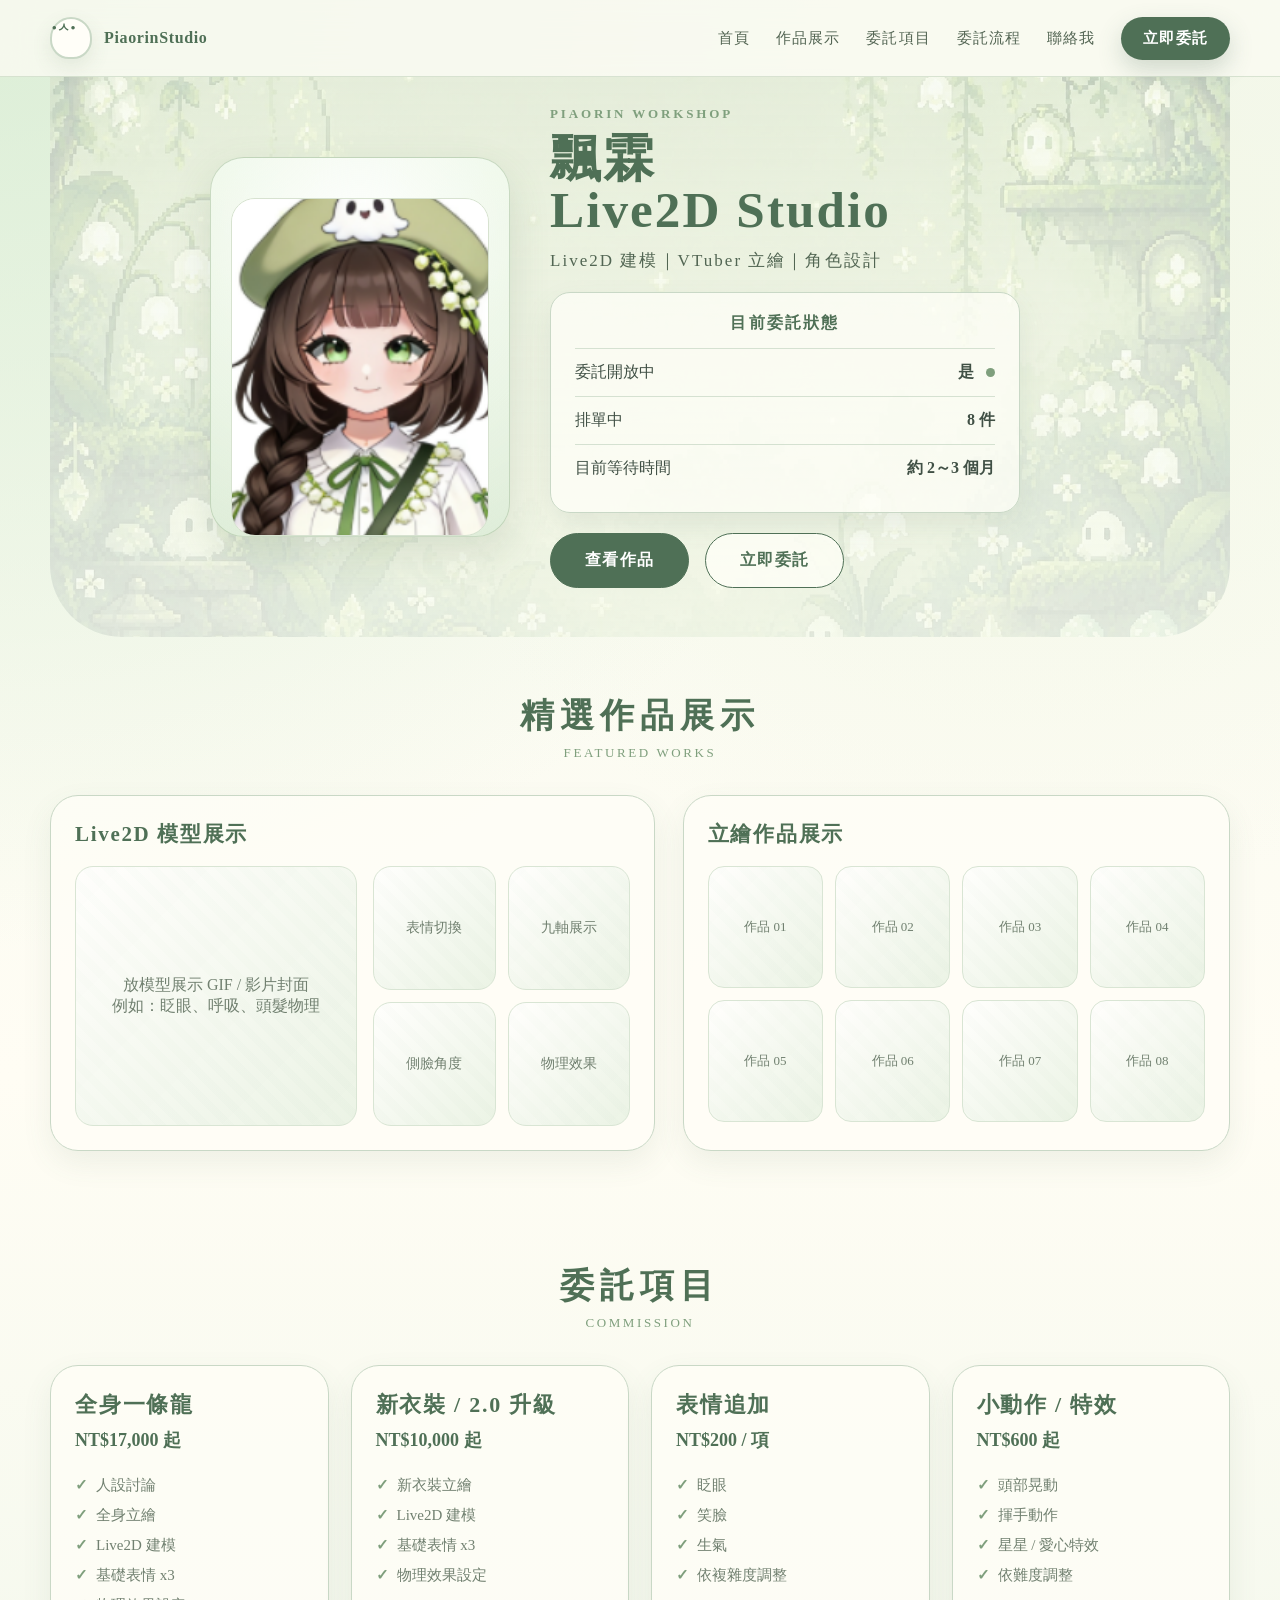
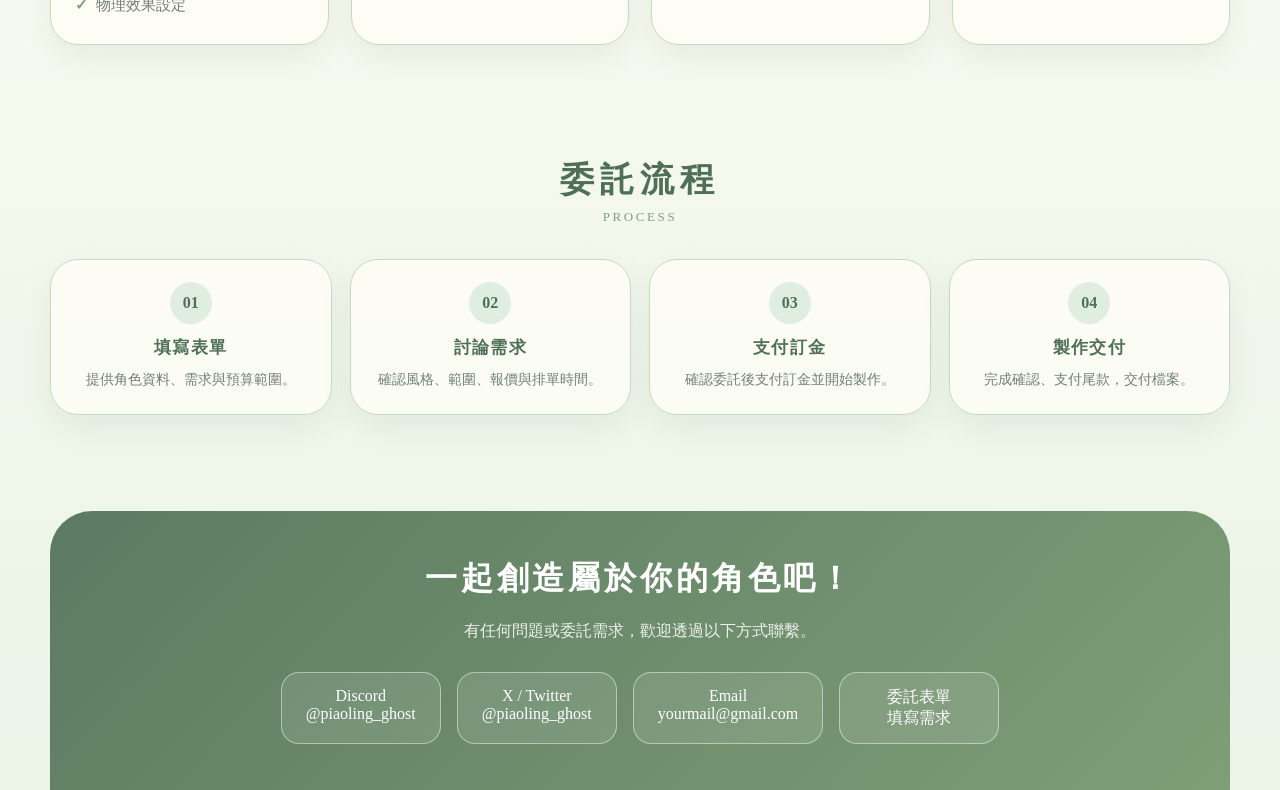
==== commit 6a4e4095: "Add files via upload" ====
--- a/index.html
+++ b/index.html
@@ -3,7 +3,7 @@
 <head>
   <meta charset="UTF-8" />
   <meta name="viewport" content="width=device-width, initial-scale=1.0" />
-  <title>飄霖 Live2D Studio｜委託首頁</title>
+  <title>飄霖Piaorin Live2D Studio｜委託首頁</title>
   <link rel="stylesheet" href="css/style.css">
 
 </head>
@@ -12,8 +12,8 @@
   <header>
     <div class="page nav">
       <a class="brand" href="#home">
-        <span class="ghost-logo"><span></span></span>
-        <span>飄霖 Live2D Studio</span>
+        <span class="ghost-logo">•ㅅ•</span>
+        <span>PiaorinStudio</span>
       </a>
 
       <nav class="desktop-nav">
--- a/css/style.css
+++ b/css/style.css
@@ -0,0 +1,962 @@
+
+:root {
+  --green-dark: #4f7056;
+  --green: #7f9f7d;
+  --green-soft: #dfeee0;
+  --cream: #fbfaf2;
+  --white: #fffef8;
+  --line: #c9d8c6;
+  --text: #405045;
+  --muted: #718070;
+  --shadow: 0 16px 40px rgba(75, 105, 74, 0.16);
+  --radius: 28px;
+}
+
+* {
+  box-sizing: border-box;
+}
+
+html {
+  scroll-behavior: smooth;
+  scroll-padding-top: 40px;
+}
+
+body {
+  margin: 0;
+  font-family: "Noto Serif TC", "Noto Sans TC", "Microsoft JhengHei", serif;
+  color: var(--text);
+  background:
+    radial-gradient(circle at top left, rgba(214, 236, 209, 0.8), transparent 35%),
+    radial-gradient(circle at 80% 10%, rgba(242, 247, 229, 0.9), transparent 28%),
+    linear-gradient(180deg, #f4f8ee 0%, #fffdf4 45%, #eaf4e7 100%);
+  overflow-x: hidden;
+}
+
+a {
+  color: inherit;
+  text-decoration: none;
+}
+
+img {
+  max-width: 100%;
+  display: block;
+}
+
+.page {
+  width: min(1180px, calc(100% - 32px));
+  margin: 0 auto;
+}
+
+/* Header */
+header {
+  position: sticky;
+  top: 0;
+  z-index: 50;
+  backdrop-filter: blur(16px);
+  background: rgba(251, 250, 242, 0.82);
+  border-bottom: 1px solid rgba(176, 198, 170, 0.45);
+}
+
+.nav {
+  min-height: 76px;
+  display: flex;
+  align-items: center;
+  justify-content: space-between;
+  gap: 24px;
+  position: relative;
+}
+
+.brand {
+  display: flex;
+  align-items: center;
+  gap: 12px;
+  font-weight: 800;
+  letter-spacing: 0.04em;
+  color: var(--green-dark);
+  white-space: nowrap;
+  z-index: 60;
+}
+
+.ghost-logo {
+  width: 42px;
+  height: 42px;
+  font-size:13px;
+  border-radius: 50% 50% 45% 45%;
+  background: var(--white);
+  border: 2px solid var(--line);
+  position: relative;
+  box-shadow: 0 8px 20px rgba(79, 112, 86, 0.12);
+  flex: 0 0 auto;
+}
+
+
+
+.desktop-nav {
+  display: flex;
+  align-items: center;
+  gap: clamp(16px, 2vw, 28px);
+  font-size: 15px;
+  color: #536553;
+  letter-spacing: 0.08em;
+}
+
+.nav-btn {
+  background: var(--green-dark);
+  color: white;
+  padding: 12px 22px;
+  border-radius: 999px;
+  box-shadow: 0 10px 24px rgba(79, 112, 86, 0.24);
+  font-weight: 700;
+}
+
+.menu-toggle {
+  display: none;
+}
+
+.menu-button {
+  display: none;
+  width: 46px;
+  height: 42px;
+  border: 1px solid var(--line);
+  border-radius: 999px;
+  background: rgba(255, 254, 248, 0.9);
+  align-items: center;
+  justify-content: center;
+  cursor: pointer;
+  z-index: 60;
+}
+
+.menu-button span,
+.menu-button span::before,
+.menu-button span::after {
+  content: "";
+  display: block;
+  width: 20px;
+  height: 2px;
+  background: var(--green-dark);
+  border-radius: 999px;
+  transition: 0.2s;
+  position: relative;
+}
+
+.menu-button span::before {
+  position: absolute;
+  top: -7px;
+}
+
+.menu-button span::after {
+  position: absolute;
+  top: 7px;
+}
+
+.mobile-nav {
+  display: none;
+}
+
+/* Hero */
+.hero{
+    min-height:560px;
+    display:grid;
+    grid-template-columns:280px 520px;
+    gap:60px;
+
+    justify-content:center;
+    align-items:center;
+
+    padding:20px 0 40px;
+
+    position:relative;
+    overflow:hidden;
+    border-radius:0 0 72px 72px;
+}
+
+.hero::before {
+  content: "";
+  position: absolute;
+  inset: 0 -24px 0;
+  height: auto;
+  border-radius: 0 0 72px 72px;
+  background:
+    linear-gradient(
+      rgba(244,250,238,0.62),
+      rgba(247,251,239,0.82)
+    ),
+    url("../images/background.png");
+  background-size: 1200px auto;
+  background-position: center center;
+  z-index: -2;
+  filter: saturate(0.8);
+}
+
+.hero-art {
+  position: relative;
+  width: clamp(220px, 24vw, 300px);
+  height: clamp(300px, 32vw, 380px);
+  min-height: clamp(300px, 32vw, 380px);
+  max-width: 300px;
+  margin: 0 auto;
+  border-radius: 34px;
+  background:
+    radial-gradient(circle at 50% 22%, rgba(255,255,255,0.98), rgba(238,247,233,0.7) 46%, rgba(215,233,211,0.45)),
+    linear-gradient(180deg, #f9fff7, #e4f0dd);
+  border: 1px solid rgba(174, 197, 166, 0.6);
+  box-shadow: var(--shadow);
+  overflow: hidden;
+}
+
+.character-placeholder {
+  position: absolute;
+  left: 50%;
+  bottom: 0;
+  transform: translateX(-50%);
+  width: calc(100% - 40px);
+  height: calc(100% - 40px);
+  border-radius: 24px;
+  background:
+    radial-gradient(circle at 50% 20%, #fff 0 8%, transparent 9%),
+    linear-gradient(180deg, #fffef8 0%, #eef5e9 35%, #93ad88 100%);
+  border: 1px solid #d7e2d0;
+  display: flex;
+  align-items: center;
+  justify-content: center;
+  text-align: center;
+  padding: 0;
+  color: var(--muted);
+  font-size: 13px;
+  line-height: 1.6;
+  overflow: hidden;
+}
+
+.character-placeholder b {
+  color: var(--green-dark);
+  font-size: 20px;
+  display: block;
+  margin-bottom: 8px;
+}
+
+.flower {
+  position: absolute;
+  width: 18px;
+  height: 18px;
+  background: white;
+  border: 1px solid #d3dfcf;
+  border-radius: 50%;
+  box-shadow:
+    14px 0 0 white,
+    7px -12px 0 white,
+    7px 12px 0 white;
+  opacity: 0.9;
+}
+
+.f1 { left: 40px; top: 80px; }
+.f2 { right: 60px; top: 160px; transform: scale(0.8); }
+.f3 { left: 70px; bottom: 90px; transform: scale(0.7); }
+
+.floating-ghost {
+  position: absolute;
+  width: 72px;
+  height: 82px;
+  border-radius: 50% 50% 40% 40%;
+  background: rgba(255,255,255,0.95);
+  border: 1px solid #d7e2d0;
+  box-shadow: 0 12px 24px rgba(80, 112, 86, 0.12);
+  animation: float 4s ease-in-out infinite;
+}
+
+.floating-ghost::before,
+.floating-ghost::after {
+  content: "";
+  position: absolute;
+  top: 28px;
+  width: 6px;
+  height: 6px;
+  background: var(--green-dark);
+  border-radius: 50%;
+}
+
+.floating-ghost::before { left: 24px; }
+.floating-ghost::after { right: 24px; }
+
+.g1 { right: 48px; bottom: 165px; }
+.g2 { left: 46px; bottom: 230px; transform: scale(0.72); animation-delay: 1s; }
+
+@keyframes float {
+  0%, 100% { translate: 0 0; }
+  50% { translate: 0 -14px; }
+}
+
+.hero-copy {
+  width:520px;
+  max-width:520px;
+  padding: 0;
+  text-align: left;
+}
+
+.eyebrow {
+  color: var(--green);
+  letter-spacing: 0.22em;
+  font-size: 13px;
+  font-weight: 800;
+  text-transform: uppercase;
+  margin-bottom: 12px;
+}
+
+h1 {
+  margin: 0;
+  color: var(--green-dark);
+  font-size: clamp(38px, 4vw, 58px);
+  line-height: 0.98;
+  letter-spacing: 0.04em;
+}
+
+.subtitle {
+  margin: 14px 0 0;
+  font-size: 17px;
+  color: #526653;
+  letter-spacing: 0.12em;
+}
+
+.desc {
+  margin: 18px 0;
+  font-size: 14px;
+  line-height: 1.8;
+  color: var(--muted);
+  max-width: 520px;
+}
+
+.status-card {
+  width: 100%;
+  max-width: 470px;
+  background: rgba(255,255,248,0.72);
+  border: 1px solid var(--line);
+  border-radius: 20px;
+  padding: 20px 24px;
+  box-shadow: 0 12px 28px rgba(79, 112, 86, 0.1);
+  margin: 20px 0 0;
+}
+
+.status-title {
+  text-align: center;
+  color: var(--green-dark);
+  font-weight: 800;
+  letter-spacing: 0.14em;
+  margin-bottom: 14px;
+}
+
+.status-row {
+  display: flex;
+  justify-content: space-between;
+  gap: 16px;
+  padding: 13px 0;
+  border-top: 1px solid rgba(201, 216, 198, 0.75);
+  font-size: clamp(14px, 1.6vw, 16px);
+}
+
+.dot {
+  display: inline-block;
+  width: 9px;
+  height: 9px;
+  margin-left: 8px;
+  border-radius: 50%;
+  background: var(--green);
+}
+
+.hero-actions {
+  display: flex;
+  flex-wrap: wrap;
+  justify-content: flex-start;
+  gap: 16px;
+  margin-top: 20px;
+}
+
+.btn {
+  border: 1px solid var(--green-dark);
+  padding: 16px 34px;
+  border-radius: 999px;
+  font-weight: 800;
+  letter-spacing: 0.08em;
+  display: inline-flex;
+  align-items: center;
+  justify-content: center;
+  gap: 10px;
+  transition: transform 0.2s, box-shadow 0.2s;
+  min-height: 54px;
+}
+
+.btn:hover {
+  transform: translateY(-3px);
+  box-shadow: 0 12px 24px rgba(79, 112, 86, 0.16);
+}
+
+.btn.primary {
+  background: var(--green-dark);
+  color: white;
+}
+
+.btn.secondary {
+  background: rgba(255,255,248,0.78);
+  color: var(--green-dark);
+}
+
+section {
+  padding: clamp(44px, 6vw, 56px) 0;
+  scroll-margin-top: 40px;
+}
+
+.section-title {
+  text-align: center;
+  margin-bottom: 34px;
+}
+
+.section-title h2 {
+  margin: 0;
+  font-size: clamp(26px, 4vw, 34px);
+  color: var(--green-dark);
+  letter-spacing: 0.18em;
+}
+
+.section-title p {
+  margin: 6px 0 0;
+  color: var(--green);
+  letter-spacing: 0.2em;
+  font-size: 13px;
+  text-transform: uppercase;
+}
+
+.works-grid {
+  display: grid;
+  grid-template-columns: 1.05fr 0.95fr;
+  gap: 28px;
+}
+
+.panel {
+  background: rgba(255, 254, 248, 0.76);
+  border: 1px solid var(--line);
+  border-radius: var(--radius);
+  box-shadow: 0 12px 30px rgba(79, 112, 86, 0.09);
+  padding: clamp(18px, 3vw, 24px);
+}
+
+.panel h3 {
+  margin: 0 0 18px;
+  color: var(--green-dark);
+  letter-spacing: 0.08em;
+  font-size: clamp(18px, 2.2vw, 21px);
+}
+
+.live2d-preview {
+  display: grid;
+  grid-template-columns: 1.1fr 1fr;
+  gap: 16px;
+}
+
+.preview-main,
+.preview-small,
+.illust-item {
+  background:
+    linear-gradient(135deg, rgba(255,255,255,0.7), rgba(226,239,221,0.68)),
+    repeating-linear-gradient(45deg, transparent 0 8px, rgba(127,159,125,0.06) 8px 16px);
+  border: 1px solid #d9e5d4;
+  border-radius: 18px;
+  min-height: 260px;
+  display: grid;
+  place-items: center;
+  color: var(--muted);
+  text-align: center;
+  padding: 16px;
+}
+
+.preview-small {
+  min-height: 122px;
+  font-size: 14px;
+}
+
+.small-grid {
+  display: grid;
+  grid-template-columns: 1fr 1fr;
+  gap: 12px;
+}
+
+.illust-grid {
+  display: grid;
+  grid-template-columns: repeat(4, 1fr);
+  gap: 12px;
+}
+
+.illust-item {
+  min-height: 122px;
+  border-radius: 16px;
+  font-size: 13px;
+}
+
+.services-grid {
+  display: grid;
+  grid-template-columns: repeat(4, minmax(0, 1fr));
+  gap: 22px;
+}
+
+.service {
+  min-height: 270px;
+  position: relative;
+  overflow: hidden;
+}
+
+.service h3 {
+  font-size: clamp(19px, 2vw, 22px);
+  margin-bottom: 8px;
+}
+
+.price {
+  color: var(--green-dark);
+  font-size: 18px;
+  font-weight: 900;
+  margin-bottom: 18px;
+}
+
+.service ul {
+  list-style: none;
+  padding: 0;
+  margin: 0;
+  color: var(--muted);
+  line-height: 2;
+  font-size: 15px;
+}
+
+.service li::before {
+  content: "✓";
+  color: var(--green);
+  font-weight: 900;
+  margin-right: 8px;
+}
+
+.process-grid {
+  display: grid;
+  grid-template-columns: repeat(4, 1fr);
+  gap: 18px;
+}
+
+.step {
+  text-align: center;
+  padding: 22px 18px;
+}
+
+.step-number {
+  width: 42px;
+  height: 42px;
+  margin: 0 auto 12px;
+  border-radius: 50%;
+  display: grid;
+  place-items: center;
+  background: var(--green-soft);
+  color: var(--green-dark);
+  font-weight: 900;
+}
+
+.step h3 {
+  margin: 0 0 8px;
+  font-size: 17px;
+}
+
+.step p {
+  margin: 0;
+  color: var(--muted);
+  font-size: 14px;
+  line-height: 1.8;
+}
+
+.contact {
+  background: linear-gradient(135deg, rgba(79,112,86,0.92), rgba(114,149,107,0.9));
+  color: white;
+  border-radius: 42px 42px 0 0;
+  padding: clamp(34px, 5vw, 46px);
+  text-align: center;
+  margin-top: 40px;
+  position: relative;
+  overflow: hidden;
+}
+
+.contact h2 {
+  margin: 0 0 10px;
+  font-size: clamp(25px, 4vw, 32px);
+  letter-spacing: 0.12em;
+}
+
+.contact p {
+  opacity: 0.88;
+  margin-bottom: 26px;
+  line-height: 1.8;
+}
+
+.contact-links {
+  display: flex;
+  justify-content: center;
+  gap: 16px;
+  flex-wrap: wrap;
+}
+
+.contact-links a {
+  border: 1px solid rgba(255,255,255,0.45);
+  background: rgba(255,255,255,0.1);
+  padding: 14px 24px;
+  border-radius: 18px;
+  min-width: 160px;
+}
+
+/* 手機：小螢幕才改成單欄 */
+@media (max-width: 760px) {
+
+  .page {
+    width: min(100% - 28px, 1180px);
+  }
+
+  .nav {
+    min-height: 72px;
+  }
+
+  .brand {
+    gap: 10px;
+  }
+
+  .brand span:last-child {
+    max-width: 210px;
+    overflow: hidden;
+    text-overflow: ellipsis;
+  }
+
+    .ghost-logo{
+        width:56px;
+        height:56px;
+
+        display:flex;
+        align-items:center;
+        justify-content:center;
+
+        background:rgba(255,255,255,0.85);
+
+        border:2px solid var(--line);
+        border-radius:50%;
+
+        box-shadow:0 8px 20px rgba(79,112,86,0.12);
+
+        color:var(--green-dark);
+
+        font-size:16px;
+        font-weight:700;
+        line-height:1;
+
+        flex-shrink:0;
+    }
+
+  .desktop-nav {
+    display: none;
+  }
+
+  .menu-button {
+    display: flex;
+  }
+
+  .mobile-nav {
+    display: none;
+    position: absolute;
+    top: 72px;
+    left: 0;
+    right: 0;
+    padding: 18px;
+    background: rgba(251, 250, 242, 0.96);
+    border: 1px solid rgba(176, 198, 170, 0.45);
+    border-radius: 0 0 24px 24px;
+    box-shadow: 0 16px 28px rgba(79, 112, 86, 0.12);
+    flex-direction: column;
+    gap: 14px;
+    text-align: center;
+    z-index: 55;
+  }
+
+  .menu-toggle:checked ~ .mobile-nav {
+    display: flex;
+  }
+
+  .menu-toggle:checked + .menu-button span {
+    background: transparent;
+  }
+
+  .menu-toggle:checked + .menu-button span::before {
+    top: 0;
+    transform: rotate(45deg);
+  }
+
+  .menu-toggle:checked + .menu-button span::after {
+    top: 0;
+    transform: rotate(-45deg);
+  }
+
+  .hero {
+    grid-template-columns: 1fr;
+    text-align: center;
+    min-height: auto;
+    padding: 28px 0 40px;
+    gap: 22px;
+  }
+
+  .hero::before {
+    inset: 0 -14px 0;
+    border-radius: 0 0 48px 48px;
+    background-size: 1050px auto;
+    background-position: center top;
+  }
+
+  .hero-art {
+    width: min(72vw, 260px);
+    height: min(92vw, 340px);
+    min-height: 300px;
+    max-width: 260px;
+    border-radius: 30px;
+    margin: 0 auto 18px;
+  }
+
+  .character-placeholder {
+    width: calc(100% - 28px);
+    height: calc(100% - 28px);
+    padding: 0;
+  }
+
+  .floating-ghost {
+    width: 54px;
+    height: 62px;
+  }
+
+  .floating-ghost::before,
+  .floating-ghost::after {
+    top: 22px;
+  }
+
+  .floating-ghost::before { left: 18px; }
+  .floating-ghost::after { right: 18px; }
+
+  .g1 { right: 24px; bottom: 120px; }
+  .g2 { left: 24px; bottom: 185px; }
+
+  .hero-copy {
+    width: 100%;
+    max-width: 100%;
+    padding-top: 0;
+    text-align: center;
+    display: flex;
+    flex-direction: column;
+    align-items: center;
+  }
+
+  .eyebrow {
+    font-size: 12px;
+    letter-spacing: 0.18em;
+  }
+
+  h1 {
+    font-size: clamp(42px, 13vw, 62px);
+    line-height: 1;
+  }
+
+  .subtitle {
+    font-size: clamp(15px, 4.5vw, 19px);
+    letter-spacing: 0.06em;
+  }
+
+  .desc {
+    text-align: center;
+    max-width: 500px;
+    margin: 18px auto;
+  }
+
+  .status-card {
+    width: min(100%, 500px);
+    margin-left: auto;
+    margin-right: auto;
+  }
+
+  .status-row {
+    align-items: center;
+  }
+
+  .hero-actions {
+    display: flex;
+    flex-direction: row;
+    justify-content: center;
+    align-items: center;
+    gap: 14px;
+    flex-wrap: wrap;
+  }
+
+  .btn {
+    width: auto;
+    min-width: 170px;
+    padding: 14px 28px;
+  }
+
+  .live2d-preview {
+    grid-template-columns: 1fr;
+  }
+
+  .small-grid,
+  .illust-grid {
+    grid-template-columns: repeat(2, 1fr);
+  }
+
+  .preview-main {
+    min-height: 220px;
+  }
+
+  .preview-small,
+  .illust-item {
+    min-height: 112px;
+  }
+
+
+  /* 作品展示區：手機版改成單欄 */
+  .works-grid {
+    grid-template-columns: 1fr;
+    gap: 20px;
+  }
+
+  .panel {
+    padding: 20px;
+  }
+
+  .panel h3 {
+    text-align: center;
+  }
+
+  .live2d-preview {
+    grid-template-columns: 1fr;
+    gap: 14px;
+  }
+
+  .preview-main {
+    min-height: 180px;
+  }
+
+  .small-grid {
+    grid-template-columns: repeat(2, 1fr);
+    gap: 12px;
+  }
+
+  .preview-small {
+    min-height: 90px;
+  }
+
+  .illust-grid {
+    grid-template-columns: repeat(2, 1fr);
+    gap: 12px;
+  }
+
+  .illust-item {
+    min-height: 100px;
+  }
+
+  .services-grid,
+  .process-grid {
+    grid-template-columns: 1fr;
+  }
+
+  .contact-links {
+    display: grid;
+    grid-template-columns: 1fr;
+  }
+
+  .contact-links a {
+    width: 100%;
+  }
+}
+
+/* 小手機 */
+@media (max-width: 420px) {
+  .page {
+    width: min(100% - 18px, 1180px);
+  }
+
+  .brand span:last-child {
+    max-width: 190px;
+    overflow: hidden;
+    text-overflow: ellipsis;
+  }
+
+  .ghost-logo {
+    width: 40px;
+    height: 40px;
+  }
+
+  .hero-art {
+    width: 220px;
+    height: 300px;
+    min-height: 300px;
+    max-width: 220px;
+  }
+
+  .character-placeholder {
+    width: calc(100% - 28px);
+    height: calc(100% - 28px);
+  }
+
+  h1 {
+    font-size: clamp(38px, 14vw, 56px);
+  }
+
+  .status-card {
+    border-radius: 20px;
+    padding: 18px 20px;
+  }
+
+  .status-row {
+    font-size: 13px;
+  }
+
+  .hero-actions {
+    flex-direction: column;
+  }
+
+  .btn {
+    width: min(100%, 260px);
+  }
+
+  .panel {
+    border-radius: 22px;
+  }
+
+  .illust-grid,
+  .small-grid {
+    grid-template-columns: 1fr;
+  }
+
+  .preview-main {
+    min-height: 160px;
+  }
+
+  .preview-small,
+  .illust-item {
+    min-height: 90px;
+  }
+
+
+  .small-grid,
+  .illust-grid {
+    grid-template-columns: 1fr;
+  }
+
+  .contact {
+    border-radius: 30px 30px 0 0;
+  }
+}
+
+.avatar-image{
+  padding:0 !important;
+  overflow:hidden;
+  background: transparent;
+}
+
+.avatar-image img{
+  width:100%;
+  height:100%;
+  object-fit:cover;
+  object-position:center top;
+  transform:scale(1.2);
+  display:block;
+}
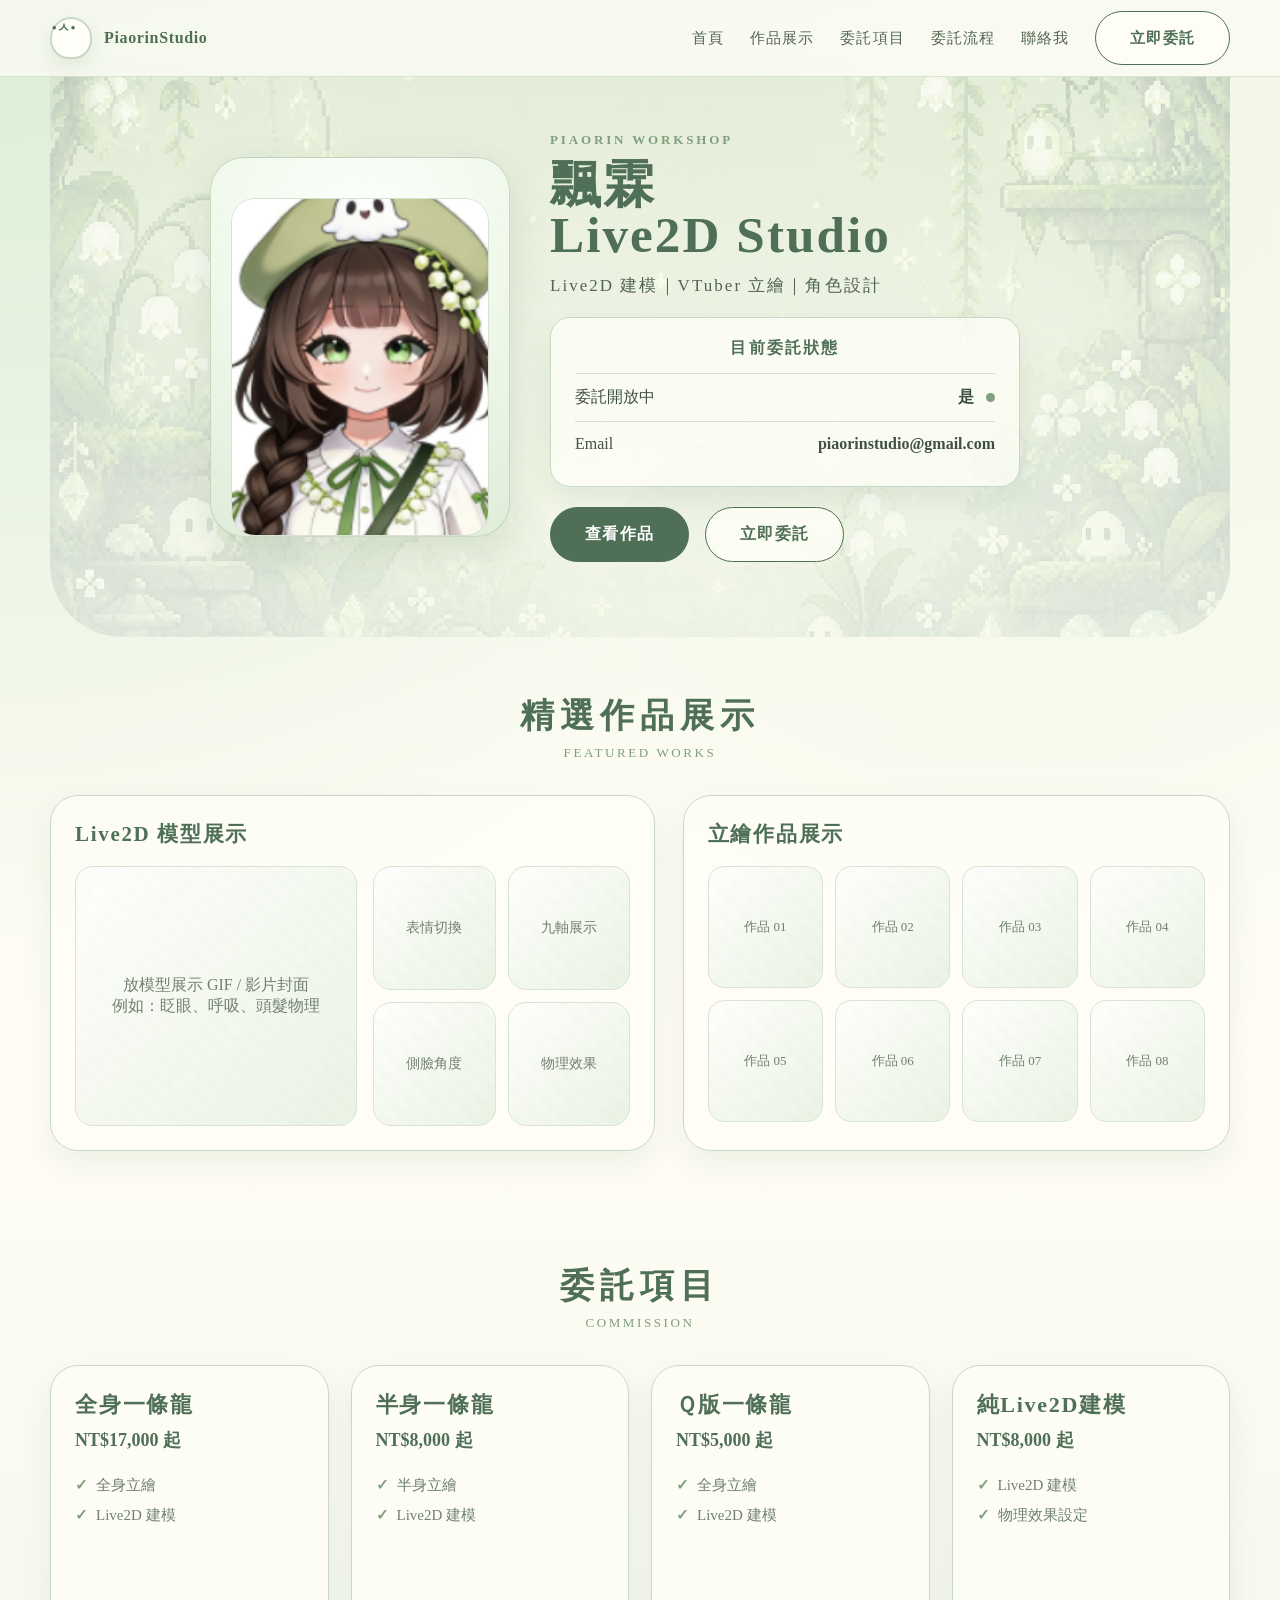
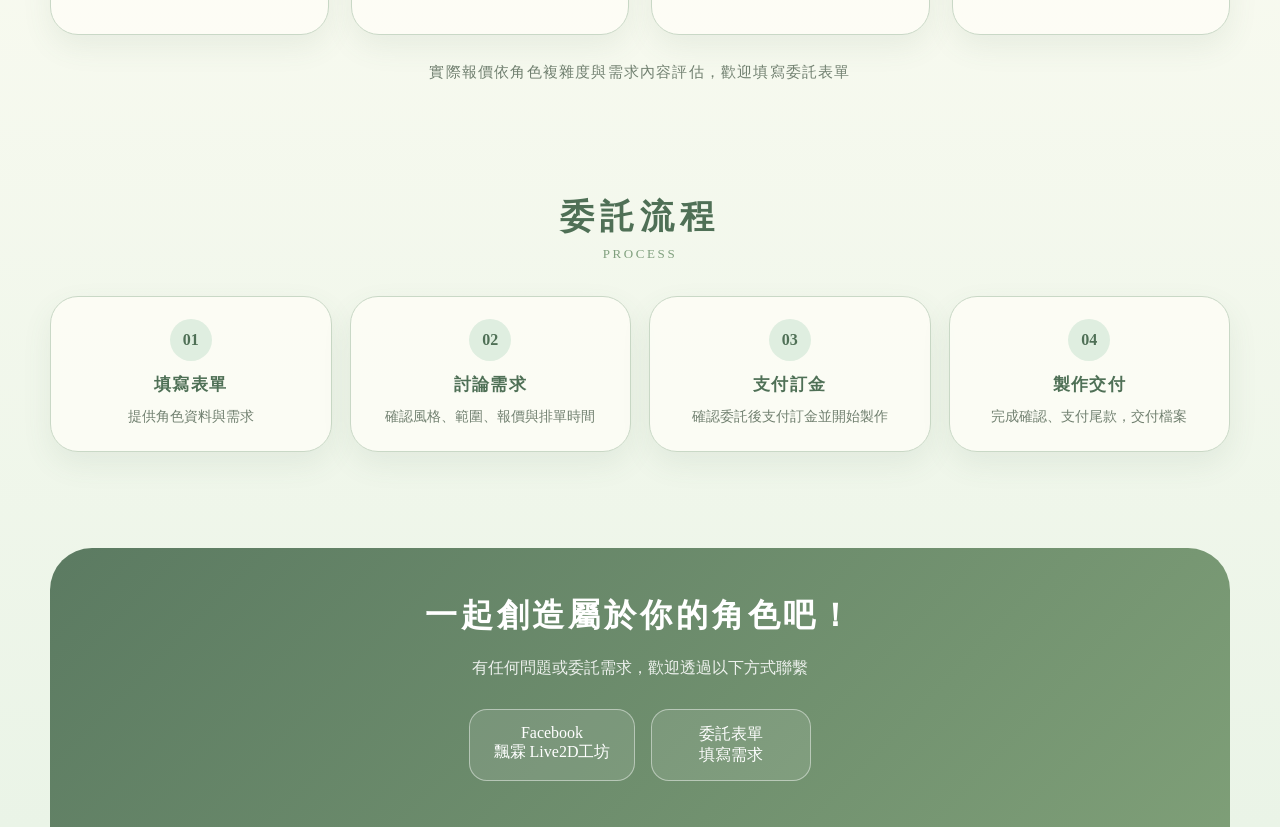
==== commit 9cd8977f: "新增作品分頁" ====
--- a/index.html
+++ b/index.html
@@ -3,7 +3,7 @@
 <head>
   <meta charset="UTF-8" />
   <meta name="viewport" content="width=device-width, initial-scale=1.0" />
-  <title>飄霖Piaorin Live2D Studio｜委託首頁</title>
+  <title>飄霖Piaorin Studio｜委託｜Live2D 建模｜VTuber 立繪｜角色設計</title>
   <link rel="stylesheet" href="css/style.css">
 
 </head>
@@ -22,7 +22,12 @@
         <a href="#services">委託項目</a>
         <a href="#process">委託流程</a>
         <a href="#contact">聯絡我</a>
-        <a class="nav-btn" href="#contact">立即委託</a>
+        <a href="https://forms.gle/nXyAhShEJVi1rkWU9"
+          class="btn secondary"
+          target="_blank"
+          rel="noopener">
+          立即委託
+        </a>
       </nav>
 
       <input class="menu-toggle" id="menu-toggle" type="checkbox" />
@@ -66,13 +71,10 @@
             <strong>是 <span class="dot"></span></strong>
           </div>
           <div class="status-row">
-            <span>排單中</span>
-            <strong>8 件</strong>
-          </div>
-          <div class="status-row">
-            <span>目前等待時間</span>
-            <strong>約 2～3 個月</strong>
-          </div>
+            <span>Email</span>
+            <strong>piaorinstudio@gmail.com</strong>
+          </div>
+   
         </div>
 
         <div class="hero-actions">
@@ -108,7 +110,9 @@
         <div class="panel">
           <h3> 立繪作品展示</h3>
           <div class="illust-grid">
-            <div class="illust-item">作品 01</div>
+            <a class="illust-item" href="./works-illustration.html">
+              作品 01
+            </a>
             <div class="illust-item">作品 02</div>
             <div class="illust-item">作品 03</div>
             <div class="illust-item">作品 04</div>
@@ -132,47 +136,42 @@
           <h3>全身一條龍</h3>
           <div class="price">NT$17,000 起</div>
           <ul>
-            <li>人設討論</li>
             <li>全身立繪</li>
             <li>Live2D 建模</li>
-            <li>基礎表情 x3</li>
-            <li>物理效果設定</li>
+
           </ul>
         </article>
 
         <article class="panel service">
-          <h3>新衣裝 / 2.0 升級</h3>
-          <div class="price">NT$10,000 起</div>
+          <h3>半身一條龍</h3>
+          <div class="price">NT$8,000 起</div>
           <ul>
-            <li>新衣裝立繪</li>
+            <li>半身立繪</li>
             <li>Live2D 建模</li>
-            <li>基礎表情 x3</li>
-            <li>物理效果設定</li>
+
           </ul>
         </article>
 
         <article class="panel service">
-          <h3>表情追加</h3>
-          <div class="price">NT$200 / 項</div>
-          <ul>
-            <li>眨眼</li>
-            <li>笑臉</li>
-            <li>生氣</li>
-            <li>依複雜度調整</li>
+          <h3>Ｑ版一條龍</h3>
+          <div class="price">NT$5,000 起</div>
+         <ul>
+            <li>全身立繪</li>
+            <li>Live2D 建模</li>
+
           </ul>
         </article>
 
         <article class="panel service">
-          <h3>小動作 / 特效</h3>
-          <div class="price">NT$600 起</div>
-          <ul>
-            <li>頭部晃動</li>
-            <li>揮手動作</li>
-            <li>星星 / 愛心特效</li>
-            <li>依難度調整</li>
-          </ul>
-        </article>
-      </div>
+        <h3>純Live2D建模</h3>
+        <div class="price">NT$8,000 起</div>
+        <ul>
+          <li>Live2D 建模</li>
+          <li>物理效果設定</li>
+        </ul>
+      </article>
+      </div>
+      <p class="service-note">實際報價依角色複雜度與需求內容評估，歡迎填寫委託表單</p>
     </section>
 
     <section id="process">
@@ -185,37 +184,41 @@
         <article class="panel step">
           <div class="step-number">01</div>
           <h3>填寫表單</h3>
-          <p>提供角色資料、需求與預算範圍。</p>
+          <p>提供角色資料與需求</p>
         </article>
 
         <article class="panel step">
           <div class="step-number">02</div>
           <h3>討論需求</h3>
-          <p>確認風格、範圍、報價與排單時間。</p>
+          <p>確認風格、範圍、報價與排單時間</p>
         </article>
 
         <article class="panel step">
           <div class="step-number">03</div>
           <h3>支付訂金</h3>
-          <p>確認委託後支付訂金並開始製作。</p>
+          <p>確認委託後支付訂金並開始製作</p>
         </article>
 
         <article class="panel step">
           <div class="step-number">04</div>
           <h3>製作交付</h3>
-          <p>完成確認、支付尾款，交付檔案。</p>
+          <p>完成確認、支付尾款，交付檔案</p>
         </article>
       </div>
     </section>
 
     <section id="contact" class="contact">
       <h2>一起創造屬於你的角色吧！</h2>
-      <p>有任何問題或委託需求，歡迎透過以下方式聯繫。</p>
+      <p>有任何問題或委託需求，歡迎透過以下方式聯繫</p>
       <div class="contact-links">
-        <a href="#">Discord<br />@piaoling_ghost</a>
-        <a href="#">X / Twitter<br />@piaoling_ghost</a>
-        <a href="#">Email<br />yourmail@gmail.com</a>
-        <a href="#">委託表單<br />填寫需求</a>
+        
+        <a href="https://www.facebook.com/piaolinOuO" target="_blank" rel="noopener">Facebook<br />飄霖 Live2D工坊</a>
+        <a href="https://forms.gle/nXyAhShEJVi1rkWU9"
+          target="_blank"
+          rel="noopener">
+          委託表單<br />
+          填寫需求
+        </a>
       </div>
     </section>
   </main>
--- a/css/style.css
+++ b/css/style.css
@@ -500,7 +500,13 @@
   position: relative;
   overflow: hidden;
 }
-
+.service-note{
+  margin: 28px auto 0;
+  text-align: center;
+  color: var(--muted);
+  font-size: 15px;
+  letter-spacing: 0.08em;
+}
 .service h3 {
   font-size: clamp(19px, 2vw, 22px);
   margin-bottom: 8px;
@@ -960,3 +966,96 @@
   transform:scale(1.2);
   display:block;
 }
+
+
+.works-page {
+  padding: clamp(44px, 6vw, 72px) 0;
+}
+
+.works-page-note {
+  width: fit-content;
+  margin: 0 auto 32px;
+  padding: 12px 22px;
+  border: 1px solid var(--line);
+  border-radius: 999px;
+  background: rgba(255,255,248,0.75);
+  color: var(--muted);
+  font-size: 15px;
+  letter-spacing: 0.06em;
+}
+
+.gallery-grid {
+  display: grid;
+  grid-template-columns: repeat(3, 1fr);
+  gap: 22px;
+}
+
+.gallery-card {
+  overflow: hidden;
+  border: 1px solid var(--line);
+  border-radius: 28px;
+  background: rgba(255,255,248,0.78);
+  box-shadow: 0 12px 30px rgba(79, 112, 86, 0.09);
+}
+
+.gallery-card img {
+  width: 100%;
+  aspect-ratio: 3 / 4;
+  object-fit: cover;
+  object-position: center top;
+  background: rgba(229,240,225,0.8);
+}
+
+.gallery-info {
+  padding: 18px 20px 20px;
+}
+
+.gallery-info h3 {
+  margin: 0 0 8px;
+  color: var(--green-dark);
+  font-size: 19px;
+  letter-spacing: 0.08em;
+}
+
+.gallery-info p {
+  margin: 0;
+  color: var(--muted);
+  font-size: 14px;
+}
+
+.back-link-wrap {
+  display: flex;
+  justify-content: center;
+  margin-top: 34px;
+}
+
+@media (max-width: 760px) {
+  .gallery-grid {
+    grid-template-columns: repeat(2, 1fr);
+    gap: 16px;
+  }
+
+  .gallery-card {
+    border-radius: 22px;
+  }
+
+  .gallery-info {
+    padding: 14px 16px 16px;
+  }
+
+  .gallery-info h3 {
+    font-size: 16px;
+  }
+
+  .works-page-note {
+    text-align: center;
+    line-height: 1.6;
+    border-radius: 22px;
+  }
+}
+
+@media (max-width: 420px) {
+  .gallery-grid {
+    grid-template-columns: 1fr;
+  }
+}
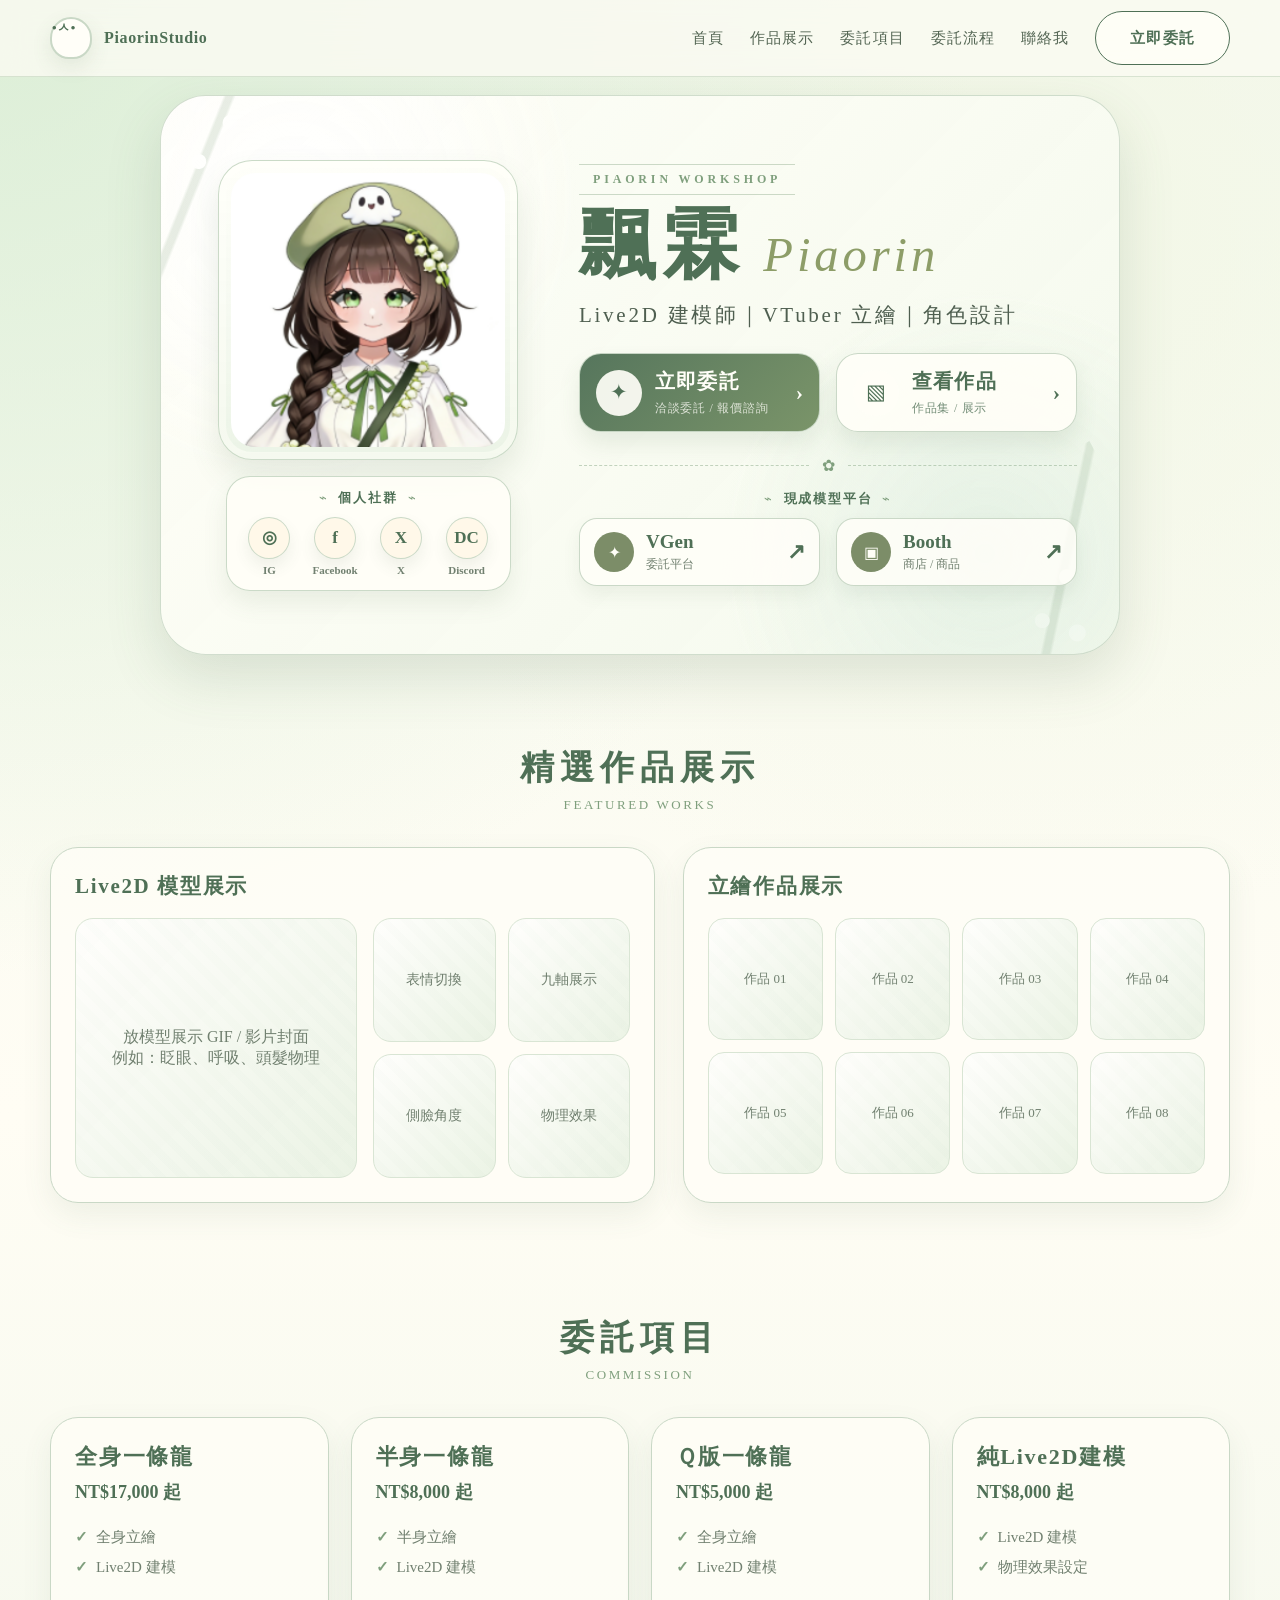
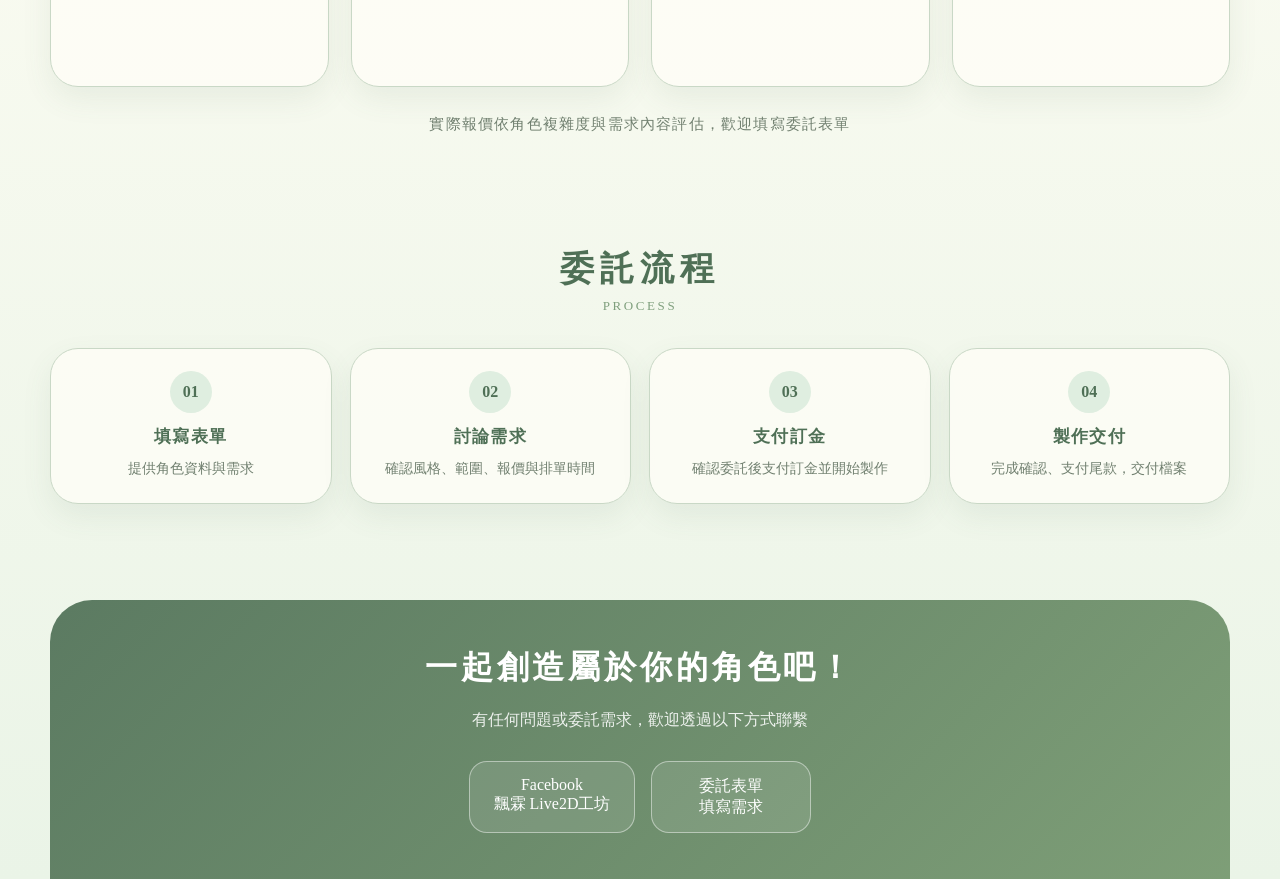
==== commit a058ab56: "改小卡" ====
--- a/index.html
+++ b/index.html
@@ -46,41 +46,107 @@
   </header>
 
   <main id="home" class="page">
-    <section class="hero">
-      <div class="hero-art">
-        <span class="flower f1"></span>
-        <span class="flower f2"></span>
-        <span class="flower f3"></span>
-        <span class="floating-ghost g1"></span>
-        <span class="floating-ghost g2"></span>
-
-        <div class="character-placeholder avatar-image">
-          <img src="images/hero-character.png" alt="飄霖角色頭像">
-        </div>
-      </div>
-
-      <div class="hero-copy">
-        <div class="eyebrow">PIAORIN WORKSHOP</div>
-        <h1>飄霖<br />Live2D Studio</h1>
-        <p class="subtitle">Live2D 建模｜VTuber 立繪｜角色設計</p>
-
-        <div class="status-card">
-          <div class="status-title">目前委託狀態</div>
-          <div class="status-row">
-            <span>委託開放中</span>
-            <strong>是 <span class="dot"></span></strong>
-          </div>
-          <div class="status-row">
-            <span>Email</span>
-            <strong>piaorinstudio@gmail.com</strong>
-          </div>
-   
-        </div>
-
-        <div class="hero-actions">
-          <a class="btn primary" href="#works"> 查看作品</a>
-          <a class="btn secondary" href="#contact"> 立即委託</a>
-        </div>
+    <section class="hero-showcase">
+      <div class="hero-showcase-inner">
+
+        <div class="hero-left">
+          <div class="portrait-card">
+            <img src="images/hero-character.png" alt="飄霖角色形象">
+          </div>
+
+          <div class="social-card">
+            <div class="mini-title">個人社群</div>
+
+            <div class="social-buttons">
+              <a href="#" target="_blank" rel="noopener" aria-label="Instagram">
+                <span>◎</span>
+                <small>IG</small>
+              </a>
+
+              <a href="https://www.facebook.com/piaolinOuO" target="_blank" rel="noopener" aria-label="Facebook">
+                <span>f</span>
+                <small>Facebook</small>
+              </a>
+
+              <a href="#" target="_blank" rel="noopener" aria-label="X">
+                <span>X</span>
+                <small>X</small>
+              </a>
+
+              <a href="#"
+                 onclick="navigator.clipboard.writeText('piaorin_0101'); alert('已複製 Discord ID：piaorin_0101'); return false;"
+                 aria-label="Discord">
+                <span>DC</span>
+                <small>Discord</small>
+              </a>
+            </div>
+          </div>
+        </div>
+
+        <div class="hero-right">
+          <div class="hero-kicker">PIAORIN WORKSHOP</div>
+
+          <h1>
+            <strong>飄霖</strong>
+            <span>Piaorin</span>
+          </h1>
+
+          <p class="hero-showcase-subtitle">
+            Live2D 建模師｜VTuber 立繪｜角色設計
+          </p>
+
+          <div class="hero-main-actions">
+            <a class="feature-btn primary-feature"
+               href="https://forms.gle/nXyAhShEJVi1rkWU9"
+               target="_blank"
+               rel="noopener">
+              <span class="feature-icon">✦</span>
+              <span>
+                <strong>立即委託</strong>
+                <small>洽談委託 / 報價諮詢</small>
+              </span>
+              <em>›</em>
+            </a>
+
+            <a class="feature-btn secondary-feature" href="#works">
+              <span class="feature-icon">▧</span>
+              <span>
+                <strong>查看作品</strong>
+                <small>作品集 / 展示</small>
+              </span>
+              <em>›</em>
+            </a>
+          </div>
+
+          <div class="hero-divider">
+            <span>✿</span>
+          </div>
+
+          <div class="platform-area">
+            <div class="mini-title">現成模型平台</div>
+
+            <div class="platform-links">
+              <a href="#" target="_blank" rel="noopener">
+                <span class="platform-icon">✦</span>
+                <span>
+                  <strong>VGen</strong>
+                  <small>委託平台</small>
+                </span>
+                <em>↗</em>
+              </a>
+
+              <a href="#" target="_blank" rel="noopener">
+                <span class="platform-icon">▣</span>
+                <span>
+                  <strong>Booth</strong>
+                  <small>商店 / 商品</small>
+                </span>
+                <em>↗</em>
+              </a>
+            </div>
+          </div>
+        </div>
+
       </div>
     </section>
 
--- a/css/style.css
+++ b/css/style.css
@@ -1058,4 +1058,501 @@
   .gallery-grid {
     grid-template-columns: 1fr;
   }
+}
+
+
+
+/* ===== Hero Showcase：鈴蘭繪師小卡首頁 ===== */
+.hero-showcase {
+  padding: 18px 0 34px;
+}
+
+.hero-showcase-inner {
+  max-width: 960px;
+  min-height: 560px;
+  margin: 0 auto;
+  padding: 30px 42px;
+
+  display: grid;
+  grid-template-columns: 330px 1fr;
+  gap: 46px;
+  align-items: center;
+
+  position: relative;
+  overflow: hidden;
+
+  border: 1px solid rgba(201, 216, 198, 0.85);
+  border-radius: 46px;
+
+  background:
+    radial-gradient(circle at 14% 18%, rgba(255,255,255,0.92), transparent 30%),
+    radial-gradient(circle at 86% 82%, rgba(223,238,224,0.78), transparent 28%),
+    linear-gradient(135deg, rgba(255,254,248,0.97), rgba(243,249,237,0.92));
+
+  box-shadow: 0 22px 55px rgba(75,105,74,0.16);
+}
+
+.hero-showcase-inner::before,
+.hero-showcase-inner::after {
+  content: "";
+  position: absolute;
+  width: 210px;
+  height: 210px;
+  pointer-events: none;
+  opacity: 0.28;
+  background:
+    radial-gradient(circle at 48% 22%, #fff 0 8px, transparent 9px),
+    radial-gradient(circle at 60% 35%, #fff 0 7px, transparent 8px),
+    radial-gradient(circle at 40% 48%, #fff 0 7px, transparent 8px),
+    linear-gradient(130deg, transparent 43%, rgba(127,159,125,0.65) 44% 46%, transparent 47%);
+}
+
+.hero-showcase-inner::before {
+  left: -46px;
+  top: -42px;
+  transform: rotate(-18deg);
+}
+
+.hero-showcase-inner::after {
+  right: -32px;
+  bottom: -34px;
+  transform: rotate(152deg);
+}
+
+.hero-left,
+.hero-right {
+  position: relative;
+  z-index: 1;
+}
+
+.portrait-card {
+  width: 300px;
+  height: 300px;
+  margin: 0 auto;
+  padding: 12px;
+
+  border-radius: 34px;
+  background:
+    linear-gradient(rgba(255,255,248,0.62), rgba(229,240,225,0.72)),
+    radial-gradient(circle at 50% 45%, rgba(255,255,255,0.9), transparent 48%);
+  border: 1px solid rgba(201,216,198,0.95);
+  box-shadow:
+    inset 0 0 0 7px rgba(255,255,248,0.46),
+    0 16px 30px rgba(75,105,74,0.13);
+  overflow: hidden;
+}
+
+.portrait-card img {
+  width: 100%;
+  height: 100%;
+  object-fit: cover;
+  object-position: center top;
+  border-radius: 24px;
+}
+
+.social-card {
+  width: 285px;
+  margin: 16px auto 0;
+  padding: 12px 14px 14px;
+  border-radius: 24px;
+  background: rgba(255,254,248,0.88);
+  border: 1px solid rgba(201,216,198,0.95);
+  box-shadow: 0 12px 24px rgba(75,105,74,0.10);
+}
+
+.mini-title {
+  display: flex;
+  align-items: center;
+  justify-content: center;
+  gap: 10px;
+  color: var(--green-dark);
+  font-weight: 900;
+  letter-spacing: 0.14em;
+  font-size: 13px;
+  margin-bottom: 10px;
+}
+
+.mini-title::before,
+.mini-title::after {
+  content: "⌁";
+  color: var(--green);
+  font-weight: 400;
+}
+
+.social-buttons {
+  display: grid;
+  grid-template-columns: repeat(4, 1fr);
+  gap: 8px;
+}
+
+.social-buttons a {
+  min-width: 0;
+  display: grid;
+  justify-items: center;
+  gap: 5px;
+  color: var(--green-dark);
+  font-weight: 800;
+  transition: transform 0.2s;
+}
+
+.social-buttons span {
+  width: 42px;
+  height: 42px;
+  display: grid;
+  place-items: center;
+  border-radius: 50%;
+  background: #fff8e9;
+  border: 1px solid rgba(201,216,198,0.95);
+  box-shadow: 0 8px 16px rgba(75,105,74,0.09);
+  font-size: 17px;
+}
+
+.social-buttons small {
+  font-size: 11px;
+  color: var(--muted);
+}
+
+.hero-right {
+  display: flex;
+  flex-direction: column;
+  align-items: flex-start;
+}
+
+.hero-kicker {
+  width: fit-content;
+  margin-bottom: 16px;
+  color: var(--green);
+  letter-spacing: 0.32em;
+  font-size: 12px;
+  font-weight: 900;
+  text-transform: uppercase;
+  border-top: 1px solid rgba(127,159,125,0.38);
+  border-bottom: 1px solid rgba(127,159,125,0.38);
+  padding: 7px 14px;
+}
+
+.hero-right h1 {
+  margin: 0;
+  display: flex;
+  align-items: baseline;
+  gap: 18px;
+  color: var(--green-dark);
+  line-height: 0.92;
+}
+
+.hero-right h1 strong {
+  font-size: clamp(72px, 6vw, 96px);
+  letter-spacing: 0.08em;
+}
+
+.hero-right h1 span {
+  font-family: Georgia, "Times New Roman", serif;
+  font-style: italic;
+  font-size: clamp(36px, 3.8vw, 52px);
+  font-weight: 500;
+  letter-spacing: 0.08em;
+  color: #8d9d68;
+}
+
+.hero-showcase-subtitle {
+  margin: 20px 0 24px;
+  color: #4f5f50;
+  font-size: clamp(17px, 1.8vw, 21px);
+  letter-spacing: 0.13em;
+}
+
+.hero-main-actions {
+  width: 100%;
+  display: grid;
+  grid-template-columns: repeat(2, minmax(205px, 1fr));
+  gap: 16px;
+}
+
+.feature-btn {
+  min-height: 78px;
+  padding: 14px 16px;
+  display: grid;
+  grid-template-columns: 46px 1fr 18px;
+  align-items: center;
+  gap: 13px;
+  border-radius: 22px;
+  border: 1px solid rgba(201,216,198,0.98);
+  box-shadow: 0 12px 22px rgba(75,105,74,0.11);
+  transition: transform 0.2s, box-shadow 0.2s;
+}
+
+.feature-btn:hover,
+.platform-links a:hover,
+.social-buttons a:hover {
+  transform: translateY(-3px);
+}
+
+.primary-feature {
+  background:
+    linear-gradient(135deg, rgba(79,112,86,0.96), rgba(117,144,99,0.96));
+  color: #fffef8;
+}
+
+.secondary-feature {
+  background: rgba(255,254,248,0.9);
+  color: var(--green-dark);
+}
+
+.feature-icon {
+  width: 46px;
+  height: 46px;
+  display: grid;
+  place-items: center;
+  border-radius: 50%;
+  background: rgba(255,254,248,0.92);
+  color: var(--green-dark);
+  font-size: 21px;
+}
+
+.feature-btn strong {
+  display: block;
+  font-size: 20px;
+  letter-spacing: 0.06em;
+  white-space: nowrap;
+}
+
+.feature-btn small {
+  display: block;
+  margin-top: 5px;
+  font-size: 12px;
+  opacity: 0.78;
+  letter-spacing: 0.06em;
+}
+
+.feature-btn em,
+.platform-links em {
+  font-style: normal;
+  justify-self: end;
+  font-weight: 900;
+  font-size: 22px;
+}
+
+.hero-divider {
+  width: 100%;
+  margin: 24px 0 15px;
+  display: flex;
+  align-items: center;
+  justify-content: center;
+  gap: 13px;
+  color: var(--green);
+}
+
+.hero-divider::before,
+.hero-divider::after {
+  content: "";
+  height: 1px;
+  flex: 1;
+  border-top: 1px dashed rgba(127,159,125,0.45);
+}
+
+.platform-area {
+  width: 100%;
+}
+
+.platform-links {
+  display: grid;
+  grid-template-columns: repeat(2, minmax(205px, 1fr));
+  gap: 16px;
+}
+
+.platform-links a {
+  min-height: 66px;
+  padding: 12px 14px;
+  display: grid;
+  grid-template-columns: 40px 1fr 18px;
+  align-items: center;
+  gap: 12px;
+  border-radius: 18px;
+  background: rgba(255,254,248,0.86);
+  border: 1px solid rgba(201,216,198,0.98);
+  box-shadow: 0 9px 18px rgba(75,105,74,0.08);
+  color: var(--green-dark);
+  transition: transform 0.2s;
+}
+
+.platform-icon {
+  width: 40px;
+  height: 40px;
+  display: grid;
+  place-items: center;
+  border-radius: 50%;
+  background: #7c8d68;
+  color: #fffef8;
+}
+
+.platform-links strong {
+  display: block;
+  font-size: 19px;
+}
+
+.platform-links small {
+  display: block;
+  margin-top: 3px;
+  color: var(--muted);
+  font-size: 12px;
+}
+
+/* 手機版 Hero Showcase */
+@media (max-width: 900px) {
+  .hero-showcase {
+    padding-top: 24px;
+  }
+
+  .hero-showcase-inner {
+    grid-template-columns: 1fr;
+    max-width: 540px;
+    min-height: auto;
+    padding: 28px 22px 30px;
+    gap: 26px;
+    border-radius: 36px;
+    text-align: center;
+  }
+
+  .hero-right {
+    align-items: center;
+  }
+
+  .hero-kicker {
+    margin-left: auto;
+    margin-right: auto;
+  }
+
+  .hero-right h1 {
+    display: block;
+  }
+
+  .hero-right h1 strong {
+    display: block;
+    font-size: clamp(58px, 17vw, 76px);
+  }
+
+  .hero-right h1 span {
+    display: block;
+    margin-top: 10px;
+  }
+
+  .hero-showcase-subtitle {
+    line-height: 1.7;
+  }
+
+  .hero-main-actions,
+  .platform-links {
+    width: 100%;
+    grid-template-columns: 1fr;
+  }
+
+  .feature-btn,
+  .platform-links a {
+    text-align: left;
+  }
+}
+
+@media (max-width: 420px) {
+  .hero-showcase-inner {
+    width: min(100%, calc(100vw - 22px));
+  }
+
+  .portrait-card {
+    width: 100%;
+    height: auto;
+    aspect-ratio: 1 / 1;
+  }
+
+  .social-card {
+    width: 100%;
+  }
+
+  .feature-btn strong {
+    font-size: 19px;
+  }
+}
+/* 手機版：縮小首頁名片，讓按鈕進入第一屏 */
+@media (max-width: 900px) {
+  .hero-showcase {
+    padding: 14px 0 22px;
+  }
+
+  .hero-showcase-inner {
+    gap: 16px;
+    padding: 18px 18px 22px;
+  }
+
+  .portrait-card {
+    width: min(58vw, 220px);
+    height: min(58vw, 220px);
+    padding: 8px;
+  }
+
+  .social-card {
+    margin-top: 10px;
+    padding: 10px 12px;
+  }
+
+  .mini-title {
+    margin-bottom: 8px;
+    font-size: 12px;
+  }
+
+  .social-buttons span {
+    width: 38px;
+    height: 38px;
+    font-size: 15px;
+  }
+
+  .social-buttons small {
+    font-size: 10px;
+  }
+
+  .hero-kicker {
+    margin-bottom: 10px;
+    font-size: 11px;
+    padding: 5px 12px;
+  }
+
+  .hero-right h1 strong {
+    font-size: clamp(46px, 14vw, 58px);
+  }
+
+  .hero-right h1 span {
+    margin-top: 4px;
+    font-size: clamp(28px, 9vw, 36px);
+  }
+
+  .hero-showcase-subtitle {
+    margin: 12px 0 16px;
+    font-size: 15px;
+    line-height: 1.5;
+  }
+
+  .feature-btn {
+    min-height: 68px;
+    padding: 10px 14px;
+  }
+
+  .feature-icon {
+    width: 40px;
+    height: 40px;
+  }
+
+  .feature-btn strong {
+    font-size: 18px;
+  }
+
+  .feature-btn small {
+    font-size: 11px;
+  }
+
+  .hero-divider {
+    margin: 16px 0 10px;
+  }
+
+  .platform-links a {
+    min-height: 58px;
+    padding: 10px 12px;
+  }
 }
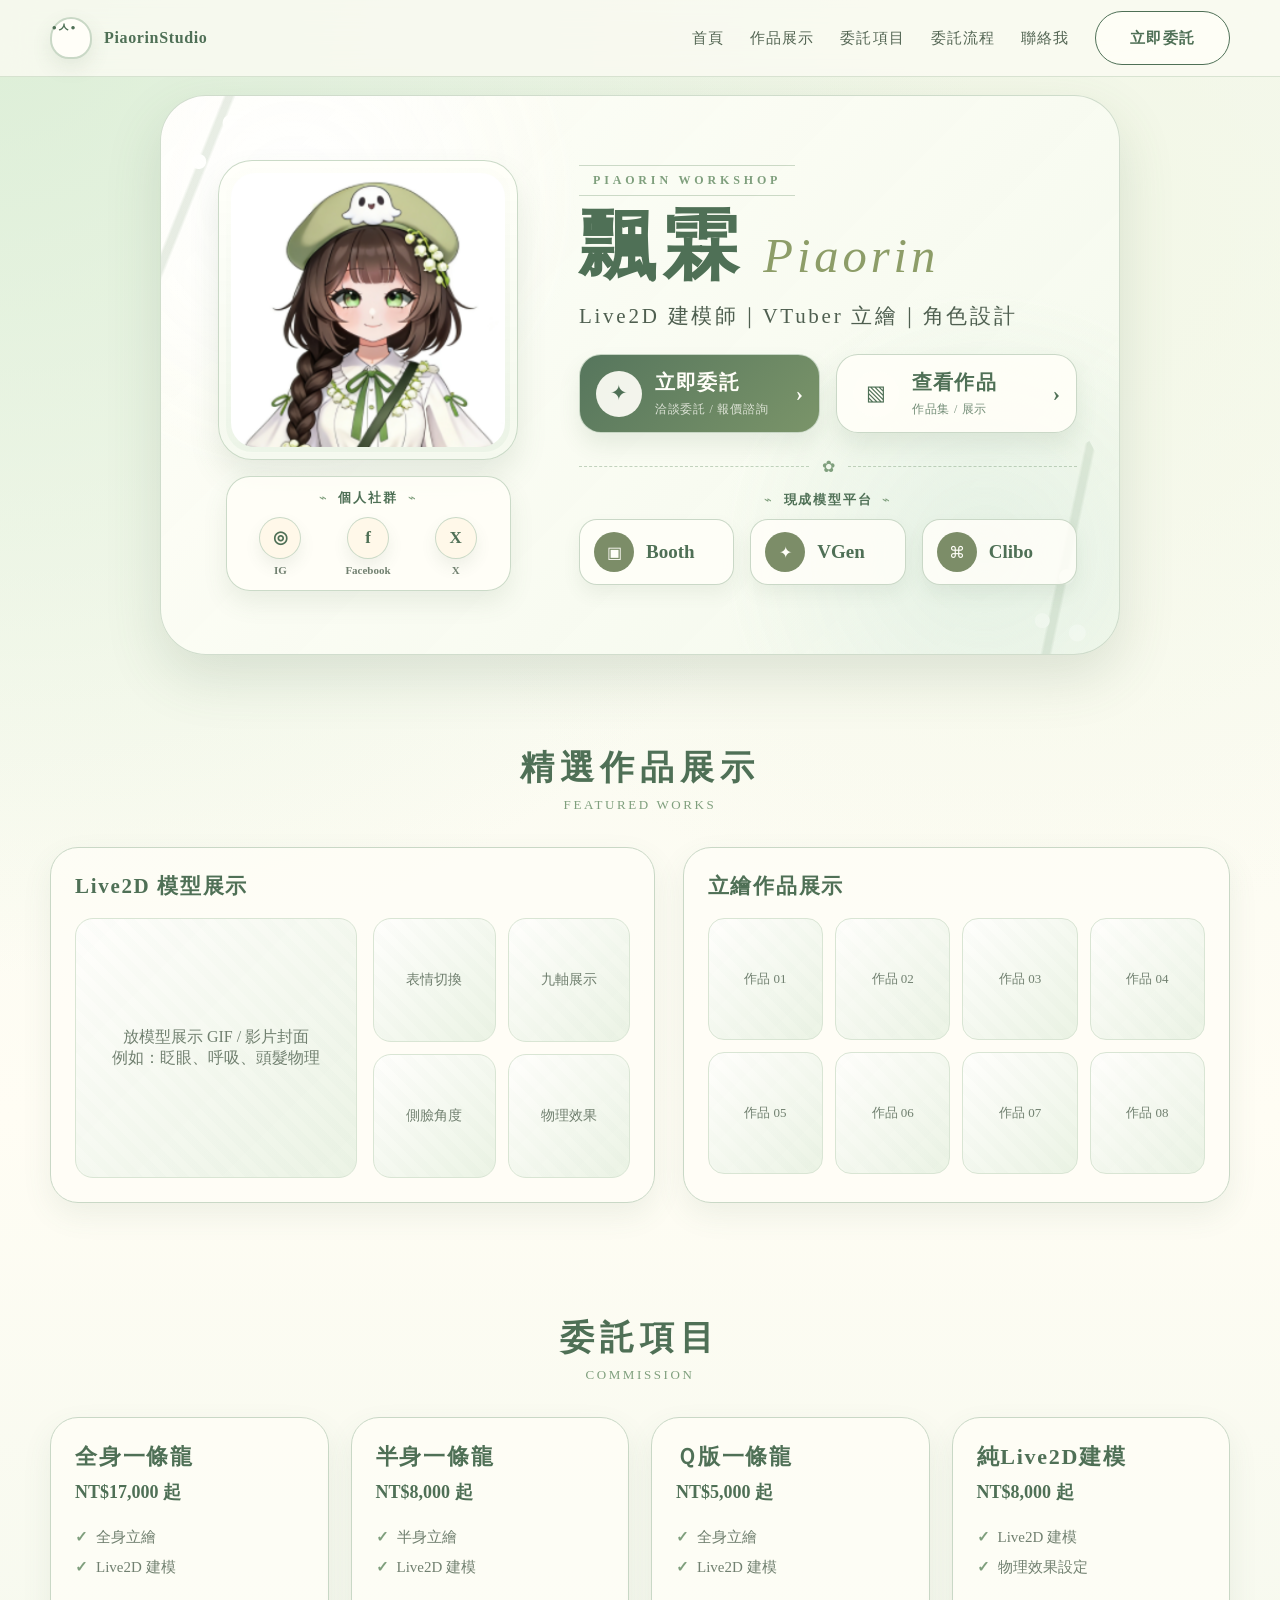
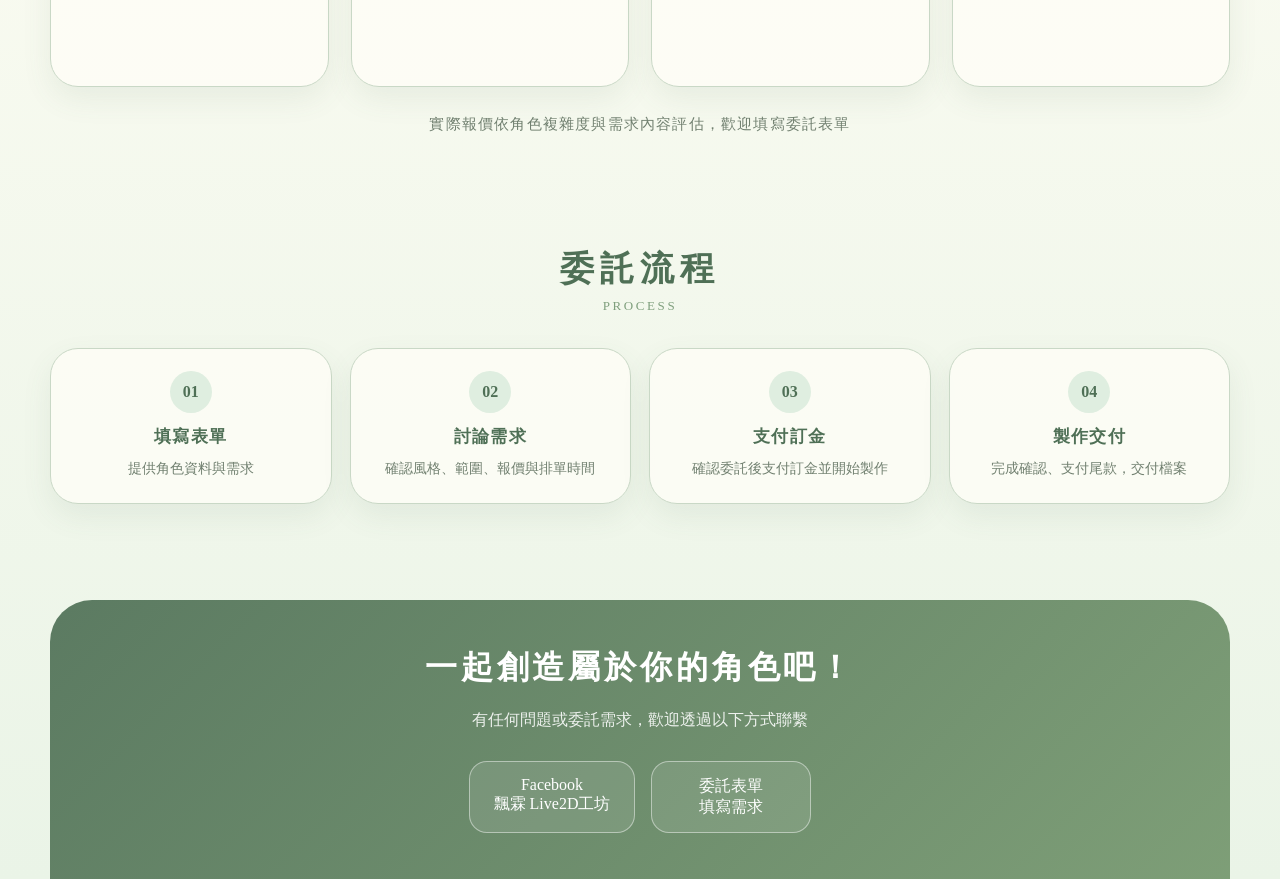
==== commit e16f7143: "調整手機版和連結數量" ====
--- a/index.html
+++ b/index.html
@@ -57,27 +57,20 @@
           <div class="social-card">
             <div class="mini-title">個人社群</div>
 
-            <div class="social-buttons">
-              <a href="#" target="_blank" rel="noopener" aria-label="Instagram">
+            <div class="social-buttons social-buttons-3">
+              <a href="你的IG網址" target="_blank" rel="noopener">
                 <span>◎</span>
                 <small>IG</small>
               </a>
 
-              <a href="https://www.facebook.com/piaolinOuO" target="_blank" rel="noopener" aria-label="Facebook">
+              <a href="https://www.facebook.com/piaolinOuO" target="_blank" rel="noopener">
                 <span>f</span>
                 <small>Facebook</small>
               </a>
 
-              <a href="#" target="_blank" rel="noopener" aria-label="X">
+              <a href="你的X網址" target="_blank" rel="noopener">
                 <span>X</span>
                 <small>X</small>
-              </a>
-
-              <a href="#"
-                 onclick="navigator.clipboard.writeText('piaorin_0101'); alert('已複製 Discord ID：piaorin_0101'); return false;"
-                 aria-label="Discord">
-                <span>DC</span>
-                <small>Discord</small>
               </a>
             </div>
           </div>
@@ -125,23 +118,29 @@
           <div class="platform-area">
             <div class="mini-title">現成模型平台</div>
 
-            <div class="platform-links">
-              <a href="#" target="_blank" rel="noopener">
+            <div class="platform-links platform-links-3">
+              <a href="你的Booth網址" target="_blank" rel="noopener">
+                <span class="platform-icon">▣</span>
+                <span>
+                  <strong>Booth</strong>
+                </span>
+
+              </a>
+
+              <a href="你的VGen網址" target="_blank" rel="noopener">
                 <span class="platform-icon">✦</span>
                 <span>
                   <strong>VGen</strong>
-                  <small>委託平台</small>
                 </span>
-                <em>↗</em>
-              </a>
-
-              <a href="#" target="_blank" rel="noopener">
-                <span class="platform-icon">▣</span>
+
+              </a>
+
+              <a href="你的Clibo網址" target="_blank" rel="noopener">
+                <span class="platform-icon">⌘</span>
                 <span>
-                  <strong>Booth</strong>
-                  <small>商店 / 商品</small>
+                  <strong>Clibo</strong>
                 </span>
-                <em>↗</em>
+
               </a>
             </div>
           </div>
--- a/css/style.css
+++ b/css/style.css
@@ -1478,8 +1478,8 @@
   }
 
   .hero-showcase-inner {
-    gap: 16px;
-    padding: 18px 18px 22px;
+    gap: 10px;
+    padding: 12px 14px 16px;
   }
 
   .portrait-card {
@@ -1505,7 +1505,7 @@
   }
 
   .social-buttons small {
-    font-size: 10px;
+    display: none;
   }
 
   .hero-kicker {
@@ -1555,4 +1555,22 @@
     min-height: 58px;
     padding: 10px 12px;
   }
+
+  .hero-kicker{
+    display:none;
+  }
+
+}
+.social-buttons-3{
+  grid-template-columns: repeat(3, 1fr);
+}
+
+.platform-links-3{
+  grid-template-columns: repeat(3, minmax(0, 1fr));
+}
+
+@media (max-width:900px){
+  .platform-links-3{
+    grid-template-columns: 1fr;
+  }
 }
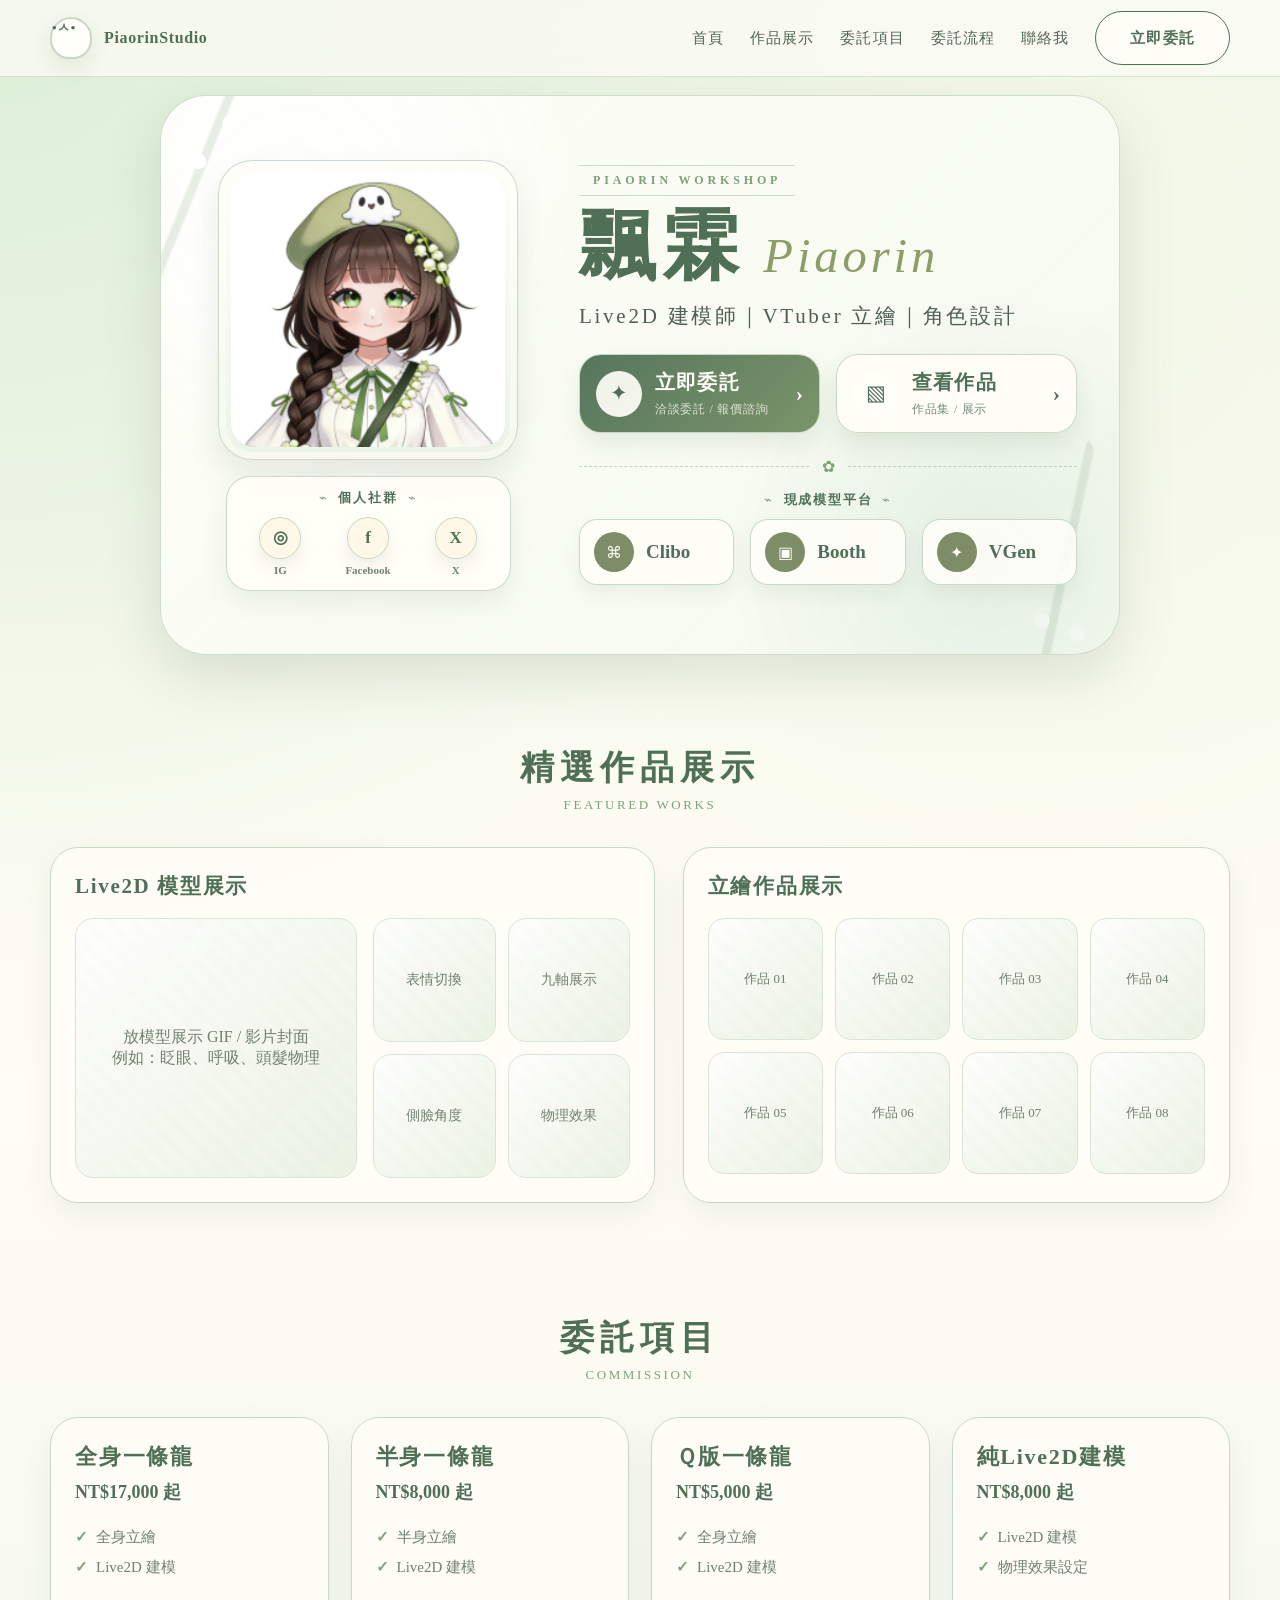
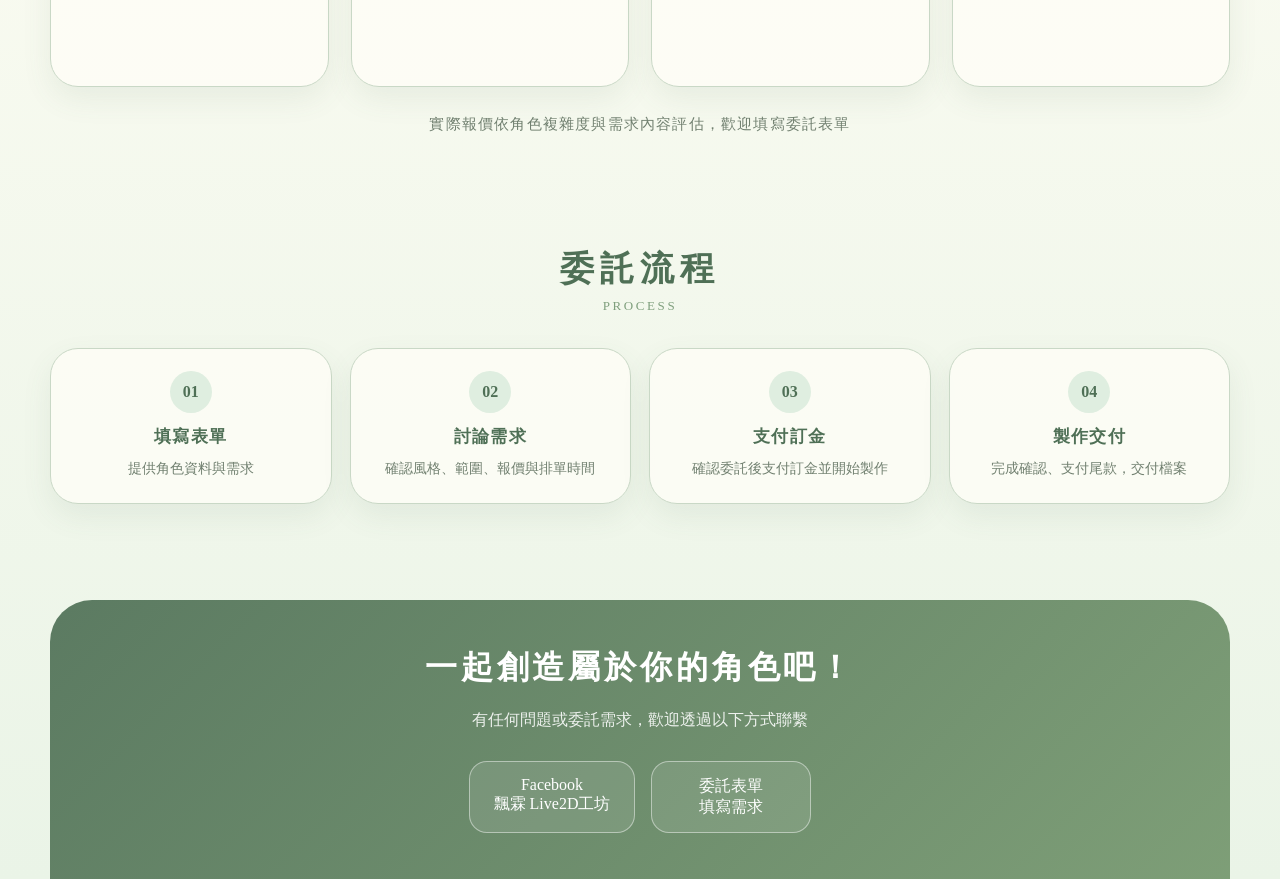
==== commit 92207468: "新增重整回到頂端" ====
--- a/index.html
+++ b/index.html
@@ -5,9 +5,15 @@
   <meta name="viewport" content="width=device-width, initial-scale=1.0" />
   <title>飄霖Piaorin Studio｜委託｜Live2D 建模｜VTuber 立繪｜角色設計</title>
   <link rel="stylesheet" href="css/style.css">
-
+  <script>
+  history.scrollRestoration = "manual";
+  </script>
 </head>
-
+<script>
+  window.onbeforeunload = function () {
+      window.scrollTo(0, 0);
+  };
+</script>
 <body>
   <header>
     <div class="page nav">
@@ -119,6 +125,14 @@
             <div class="mini-title">現成模型平台</div>
 
             <div class="platform-links platform-links-3">
+              
+              <a href="你的Clibo網址" target="_blank" rel="noopener">
+                <span class="platform-icon">⌘</span>
+                <span>
+                  <strong>Clibo</strong>
+                </span>
+              </a>
+
               <a href="你的Booth網址" target="_blank" rel="noopener">
                 <span class="platform-icon">▣</span>
                 <span>
@@ -131,14 +145,6 @@
                 <span class="platform-icon">✦</span>
                 <span>
                   <strong>VGen</strong>
-                </span>
-
-              </a>
-
-              <a href="你的Clibo網址" target="_blank" rel="noopener">
-                <span class="platform-icon">⌘</span>
-                <span>
-                  <strong>Clibo</strong>
                 </span>
 
               </a>
@@ -287,5 +293,14 @@
       </div>
     </section>
   </main>
+  <script>
+    window.addEventListener("load", () => {
+      window.scrollTo({
+        top: 0,
+        left: 0,
+        behavior: "instant"
+      });
+    });
+  </script>
 </body>
-</html>+</html>
--- a/css/style.css
+++ b/css/style.css
@@ -1559,7 +1559,9 @@
   .hero-kicker{
     display:none;
   }
-
+  .mini-title{
+    display:none;
+  }
 }
 .social-buttons-3{
   grid-template-columns: repeat(3, 1fr);
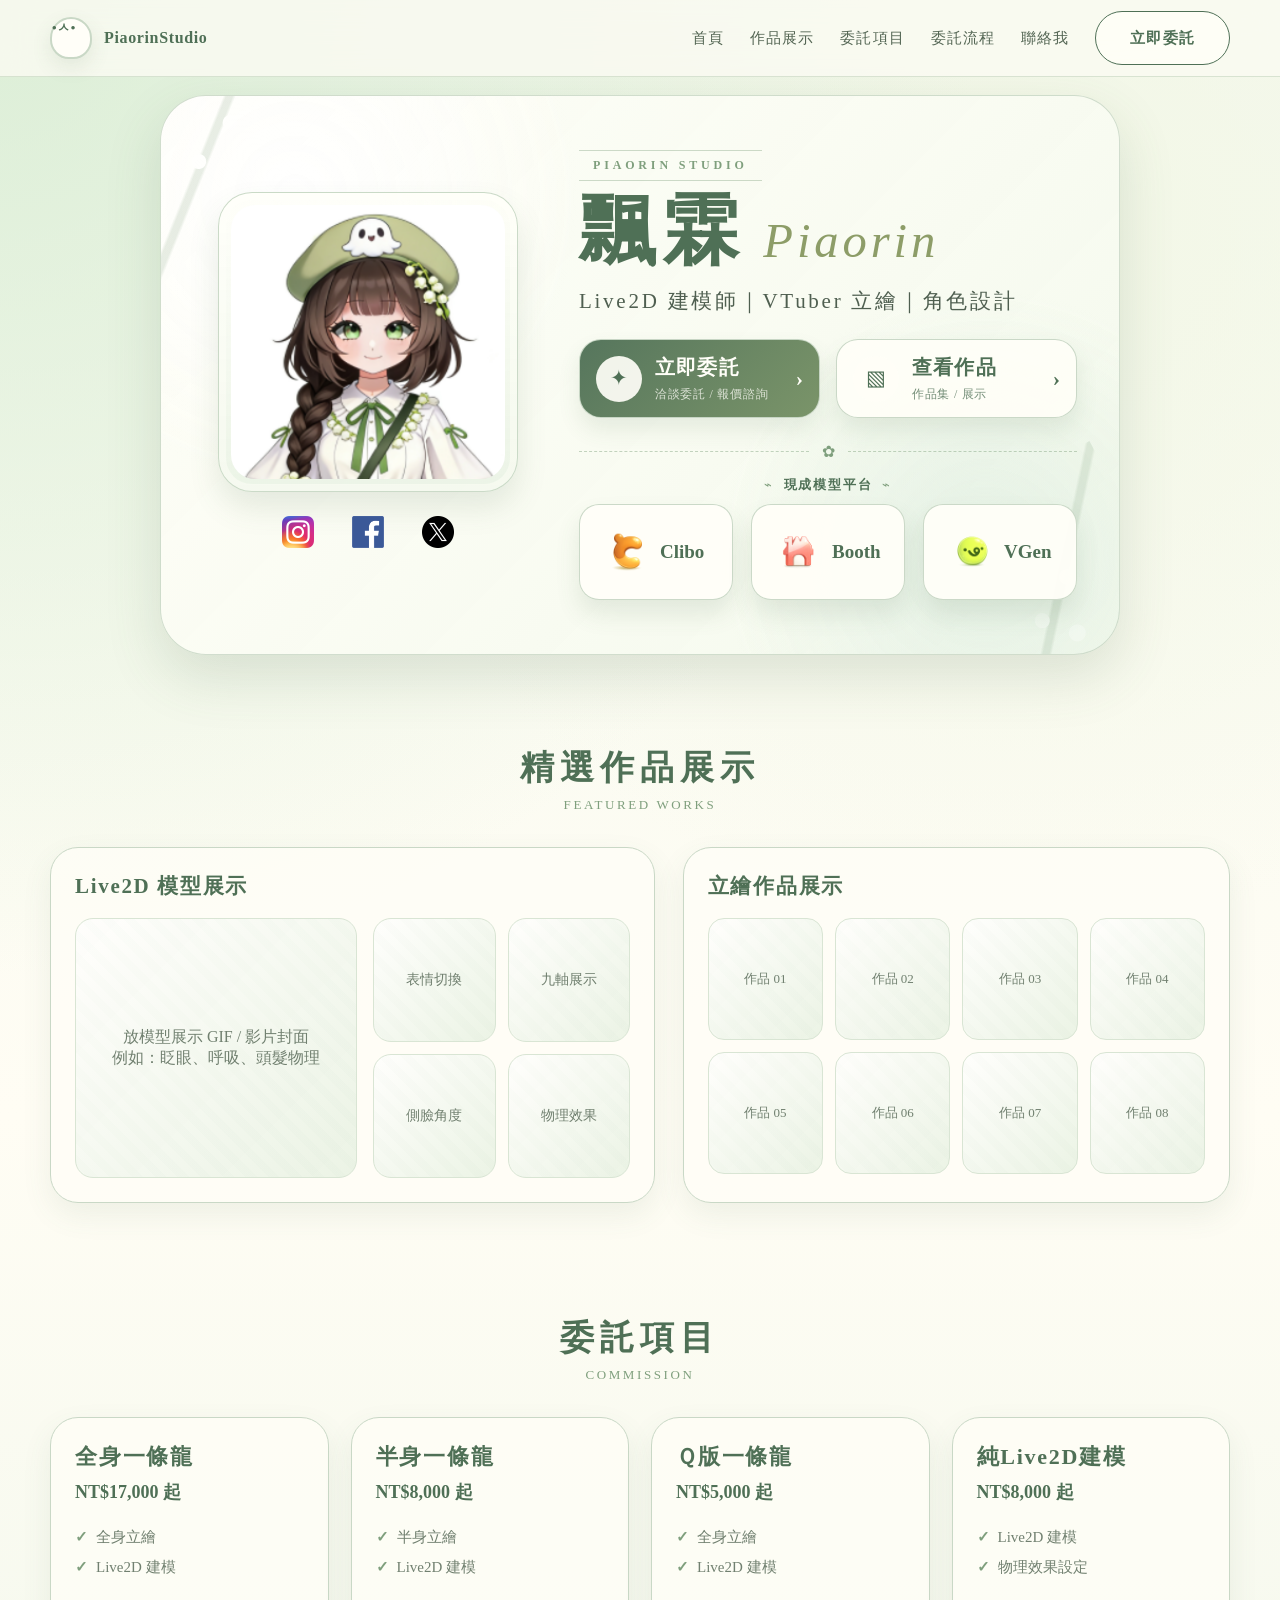
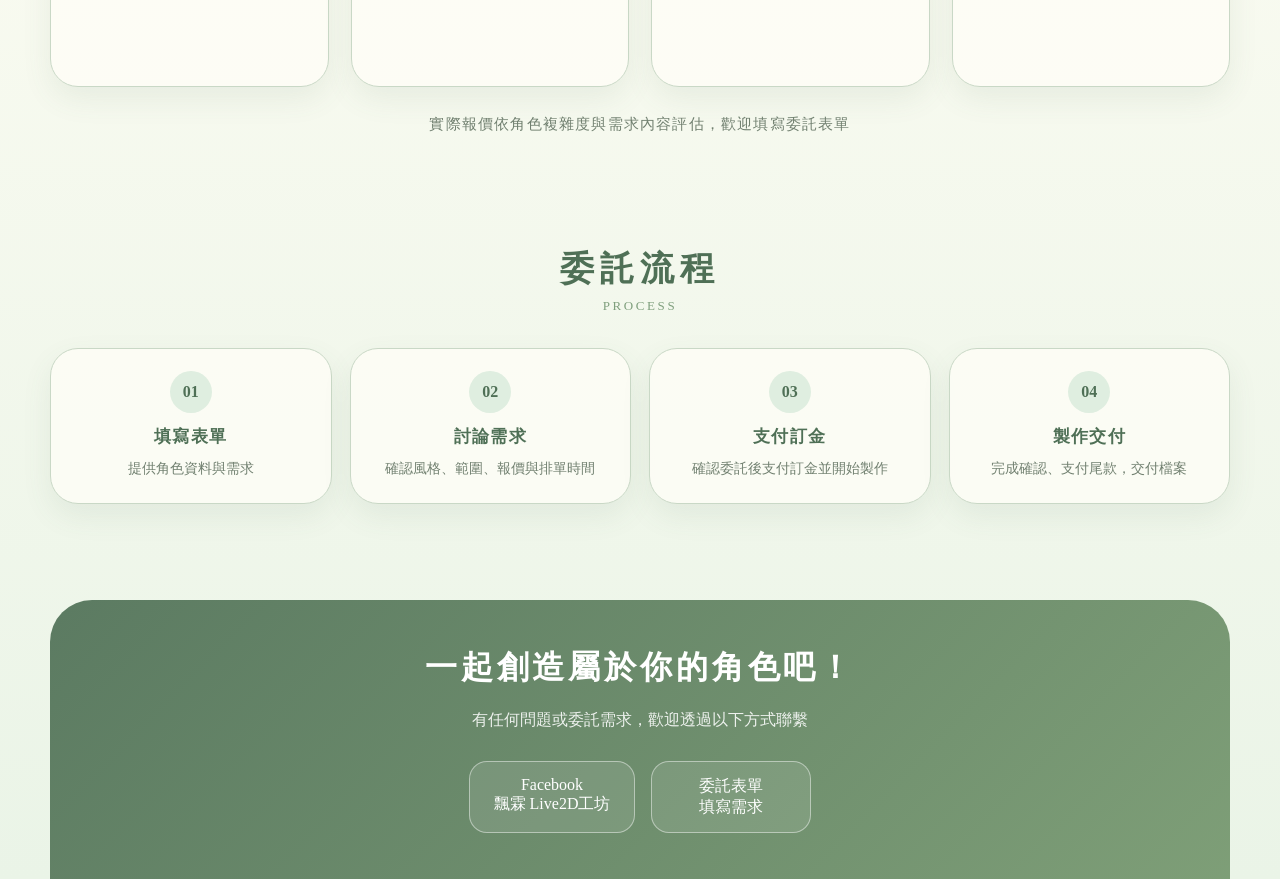
==== commit d84ba367: "整體排版優化+icon更新" ====
--- a/index.html
+++ b/index.html
@@ -61,29 +61,26 @@
           </div>
 
           <div class="social-card">
-            <div class="mini-title">個人社群</div>
+
 
             <div class="social-buttons social-buttons-3">
-              <a href="你的IG網址" target="_blank" rel="noopener">
-                <span>◎</span>
-                <small>IG</small>
-              </a>
-
-              <a href="https://www.facebook.com/piaolinOuO" target="_blank" rel="noopener">
-                <span>f</span>
-                <small>Facebook</small>
-              </a>
-
-              <a href="你的X網址" target="_blank" rel="noopener">
-                <span>X</span>
-                <small>X</small>
+              <a href="你的IG網址">
+                <img src="images/ig.png" alt="Instagram">
+              </a>
+
+              <a href="你的Facebook網址">
+                <img src="images/fb.png" alt="Facebook">
+              </a>
+
+              <a href="你的X網址">
+                <img src="images/xtwitter.png" alt="X">
               </a>
             </div>
           </div>
         </div>
 
         <div class="hero-right">
-          <div class="hero-kicker">PIAORIN WORKSHOP</div>
+          <div class="hero-kicker">PIAORIN STUDIO</div>
 
           <h1>
             <strong>飄霖</strong>
@@ -127,14 +124,14 @@
             <div class="platform-links platform-links-3">
               
               <a href="你的Clibo網址" target="_blank" rel="noopener">
-                <span class="platform-icon">⌘</span>
+                <img src="images/clibo.png" alt="Clibo">
                 <span>
                   <strong>Clibo</strong>
                 </span>
               </a>
 
               <a href="你的Booth網址" target="_blank" rel="noopener">
-                <span class="platform-icon">▣</span>
+                <img src="images/booth.png" alt="Booth">
                 <span>
                   <strong>Booth</strong>
                 </span>
@@ -142,7 +139,7 @@
               </a>
 
               <a href="你的VGen網址" target="_blank" rel="noopener">
-                <span class="platform-icon">✦</span>
+                <img src="images/vgen.png" alt="VGen">
                 <span>
                   <strong>VGen</strong>
                 </span>
--- a/css/style.css
+++ b/css/style.css
@@ -1155,9 +1155,6 @@
   margin: 16px auto 0;
   padding: 12px 14px 14px;
   border-radius: 24px;
-  background: rgba(255,254,248,0.88);
-  border: 1px solid rgba(201,216,198,0.95);
-  box-shadow: 0 12px 24px rgba(75,105,74,0.10);
 }
 
 .mini-title {
@@ -1357,24 +1354,36 @@
 .platform-links {
   display: grid;
   grid-template-columns: repeat(2, minmax(205px, 1fr));
-  gap: 16px;
-}
-
-.platform-links a {
-  min-height: 66px;
-  padding: 12px 14px;
-  display: grid;
-  grid-template-columns: 40px 1fr 18px;
-  align-items: center;
-  gap: 12px;
-  border-radius: 18px;
-  background: rgba(255,254,248,0.86);
-  border: 1px solid rgba(201,216,198,0.98);
-  box-shadow: 0 9px 18px rgba(75,105,74,0.08);
-  color: var(--green-dark);
-  transition: transform 0.2s;
-}
-
+  gap: 4px;
+}
+
+.platform-links a{
+  display:grid;
+  grid-template-columns:64px 1fr;
+  align-items:center;
+  gap:4px;
+  background: #fefefe; /* 或保持你原本的白色背景 */
+  box-shadow: 0 4px 8px rgba(0,0,0,0.1);
+  border-radius: 12px;
+}
+
+.platform-links a img{
+  width:64px;
+  height:64px;
+  object-fit:contain;
+  justify-self:center;
+}
+
+
+.platform-links a span{
+  font-size:24px;
+  font-weight:700;
+  justify-self:start;
+}
+
+.platform-links a:hover{
+  transform:translateY(-3px);
+}
 .platform-icon {
   width: 40px;
   height: 40px;
@@ -1483,8 +1492,8 @@
   }
 
   .portrait-card {
-    width: min(58vw, 220px);
-    height: min(58vw, 220px);
+    width: min(50vw, 190px);
+    height: min(50vw, 190px);
     padding: 8px;
   }
 
@@ -1497,16 +1506,28 @@
     margin-bottom: 8px;
     font-size: 12px;
   }
-
-  .social-buttons span {
-    width: 38px;
-    height: 38px;
-    font-size: 15px;
-  }
-
-  .social-buttons small {
-    display: none;
-  }
+.social-buttons{
+  display:flex;
+  justify-content:center;
+  gap:18px;
+}
+
+.social-buttons a{
+  display:flex;
+  align-items:center;
+  justify-content:center;
+}
+
+.social-buttons img{
+  width:20px;
+  height:20px;
+  object-fit:contain;
+  transition:.25s;
+}
+
+.social-buttons img:hover{
+  transform:translateY(-3px);
+}
 
   .hero-kicker {
     margin-bottom: 10px;
@@ -1554,12 +1575,17 @@
   .platform-links a {
     min-height: 58px;
     padding: 10px 12px;
+    background: #fefefe; /* 或保持你原本的白色背景 */
+    box-shadow: 0 4px 8px rgba(0,0,0,0.1);
+    border-radius: 12px;
   }
 
   .hero-kicker{
     display:none;
   }
-  .mini-title{
+
+  /* 手機版只隱藏「個人社群」標題，保留「現成模型平台」 */
+  .social-card .mini-title{
     display:none;
   }
 }
@@ -1571,8 +1597,231 @@
   grid-template-columns: repeat(3, minmax(0, 1fr));
 }
 
+/* 手機版：平台維持三欄，避免變成直排 */
 @media (max-width:900px){
   .platform-links-3{
-    grid-template-columns: 1fr;
-  }
-}+    grid-template-columns: repeat(3, 1fr);
+    gap: 8px;
+  }
+
+ .platform-links-3 a{
+    grid-template-columns:40px 1fr;
+    gap:6px;
+  }
+
+  .platform-links-3 img{
+    width:40px;
+    height:40px;
+  }
+
+  .platform-links-3 a span{
+    font-size:15px;
+  }
+}
+
+/* 小手機再壓縮一點 */
+@media (max-width:420px){
+  .platform-links-3{
+    gap: 6px;
+  }
+
+  .platform-links-3 a{
+    min-height: 58px;
+    padding: 6px 4px;
+  }
+
+  .platform-links-3 img{
+    width: 28px;
+    height: 28px;
+  }
+
+  .platform-links-3 a span{
+    font-size: 14px;
+  }
+}
+
+/* ===== Final fixes：社群縮小 / 平台文字左移 / 手機版覆蓋 ===== */
+
+/* 社群：不要白底、縮小 */
+.social-card{
+  width: 285px;
+  margin: 14px auto 0;
+  padding: 0;
+  border: 0;
+  background: transparent;
+  box-shadow: none;
+}
+
+.social-card .mini-title{
+  display: none !important;
+}
+
+.social-buttons,
+.social-buttons-3{
+  display: flex !important;
+  justify-content: center;
+  align-items: center;
+  gap: 18px;
+  grid-template-columns: none !important;
+}
+
+.social-buttons a{
+  width: 52px;
+  height: 52px;
+  display: flex !important;
+  align-items: center;
+  justify-content: center;
+  background: transparent !important;
+  border: none !important;
+  box-shadow: none !important;
+  border-radius: 0;
+  padding: 0;
+  transition: transform 0.2s ease;
+}
+
+.social-buttons a:hover{
+  transform: translateY(-3px);
+}
+
+.social-buttons img{
+  width: 32px !important;
+  height: 32px !important;
+  object-fit: contain;
+}
+
+.social-buttons span,
+.social-buttons small{
+  display: none !important;
+}
+
+/* 平台：卡片維持大小，文字往左靠近 icon */
+.platform-links,
+.platform-links-3{
+  display: grid !important;
+  grid-template-columns: repeat(3, minmax(0, 1fr)) !important;
+  gap: 18px;
+}
+
+.platform-links a{
+  min-height: 96px;
+  padding: 18px 20px;
+  display: grid !important;
+  grid-template-columns: 56px 1fr;
+  align-items: center;
+  gap: 0;
+  border-radius: 20px;
+  background: rgba(255,254,248,0.94);
+  border: 1px solid rgba(201,216,198,0.96);
+  box-shadow: 0 14px 24px rgba(75,105,74,0.12);
+  color: var(--green-dark);
+  transition: transform 0.2s ease, box-shadow 0.2s ease;
+}
+
+.platform-links a:hover{
+  transform: translateY(-3px);
+  box-shadow: 0 18px 30px rgba(75,105,74,0.16);
+}
+
+.platform-links a img{
+  width: 56px !important;
+  height: 56px !important;
+  object-fit: contain;
+  justify-self: end;
+}
+
+.platform-links a span{
+  font-size: 28px;
+  font-weight: 800;
+  justify-self: start;
+  margin-left: 4px;
+  white-space: nowrap;
+}
+
+/* 手機版 */
+@media (max-width:900px){
+  .portrait-card{
+    width: min(50vw, 190px);
+    height: min(50vw, 190px);
+  }
+
+  .social-card{
+    margin-top: 8px;
+  }
+
+  .social-buttons,
+  .social-buttons-3{
+    gap: 12px;
+  }
+
+  .social-buttons a{
+    width: 34px;
+    height: 34px;
+  }
+
+  .social-buttons img{
+    width: 26px !important;
+    height: 26px !important;
+  }
+
+  .platform-links,
+  .platform-links-3{
+    grid-template-columns: repeat(3, minmax(0, 1fr)) !important;
+    gap: 8px;
+  }
+
+  .platform-links a{
+    min-height: 68px;
+    padding: 8px 6px;
+    grid-template-columns: 32px 1fr;
+    gap: 0;
+    border-radius: 14px;
+  }
+
+  .platform-links a img{
+    width: 32px !important;
+    height: 32px !important;
+  }
+
+  .platform-links a span{
+    font-size: 16px;
+    margin-left: 2px;
+  }
+
+  .hero-kicker{
+    display: none !important;
+  }
+}
+
+/* 小手機 */
+@media (max-width:420px){
+  .social-buttons a{
+    width: 32px;
+    height: 32px;
+  }
+
+  .social-buttons img{
+    width: 24px !important;
+    height: 24px !important;
+  }
+
+  .platform-links,
+  .platform-links-3{
+    gap: 6px;
+  }
+
+  .platform-links a{
+    min-height: 62px;
+    padding: 6px 4px;
+    grid-template-columns: 28px 1fr;
+  }
+
+  .platform-links a img{
+    width: 28px !important;
+    height: 28px !important;
+  }
+
+  .platform-links a span{
+    font-size: 14px;
+    margin-left: 1px;
+  }
+}
